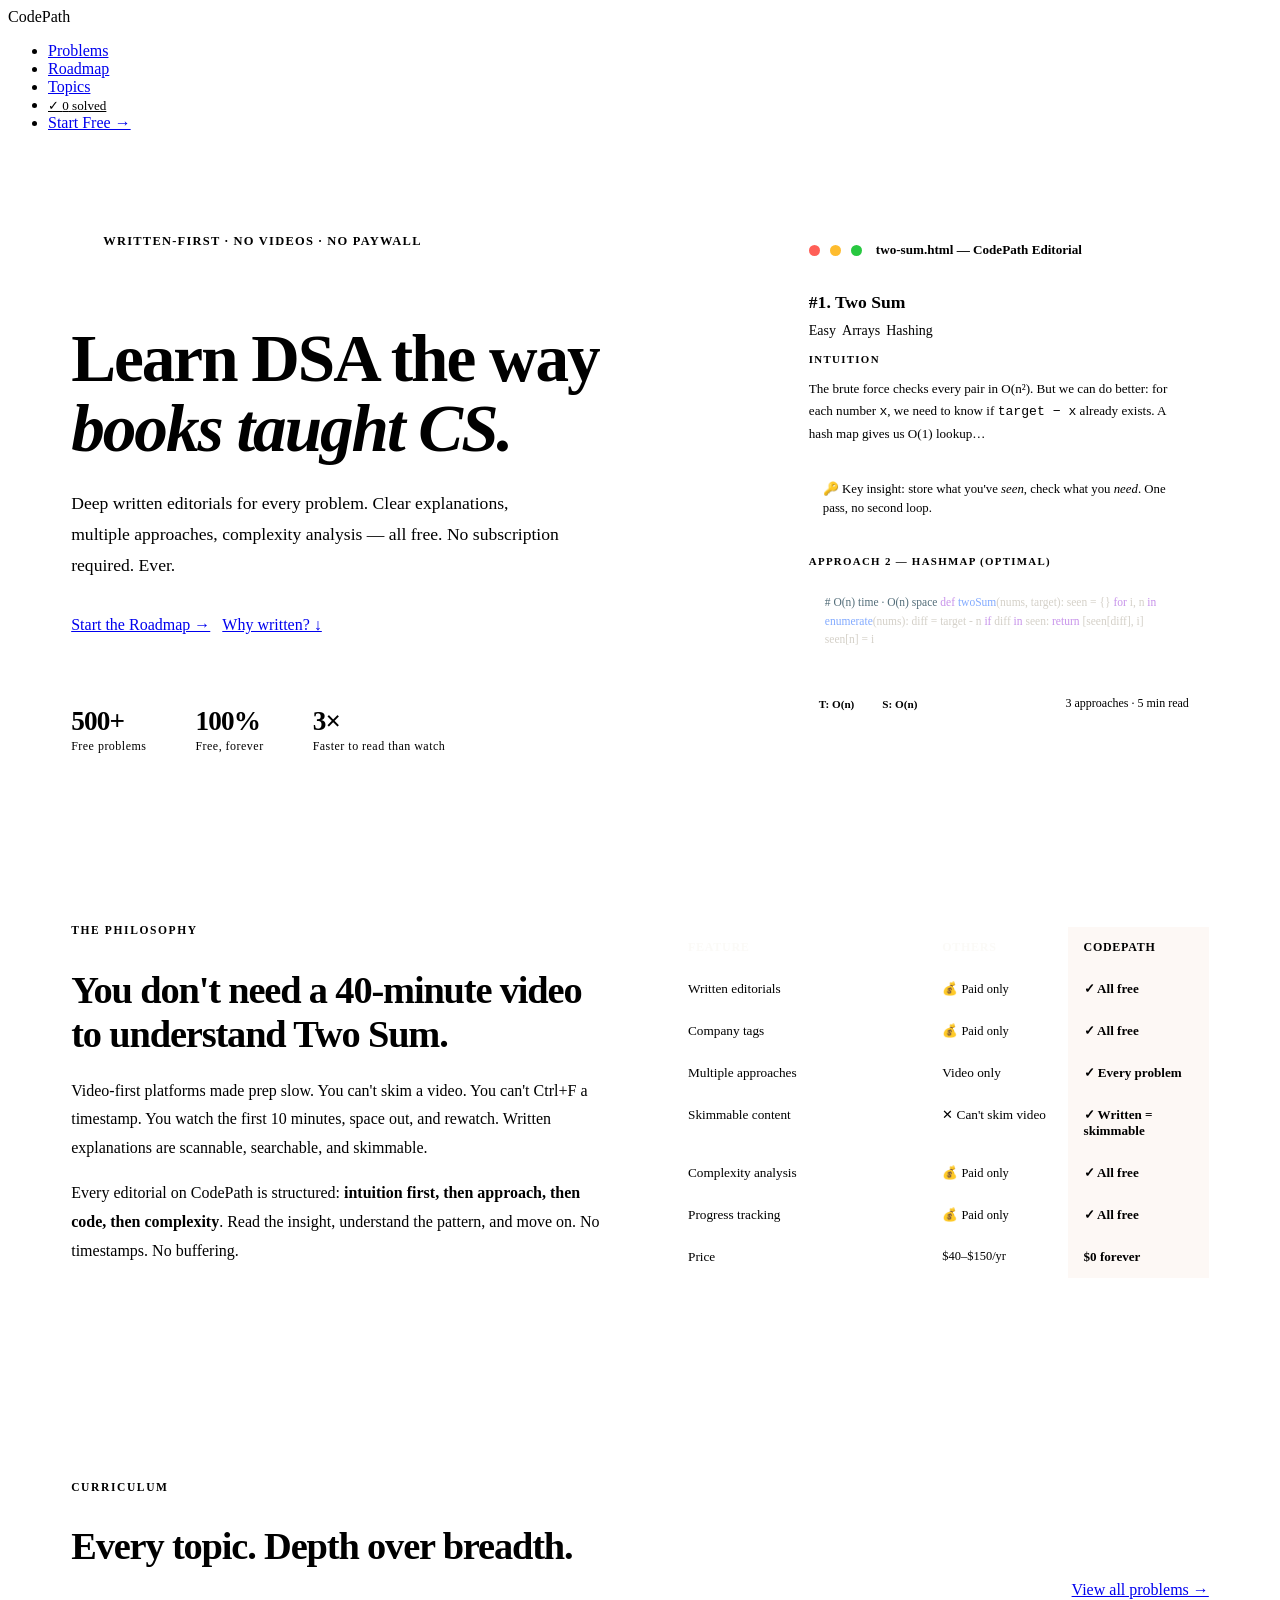
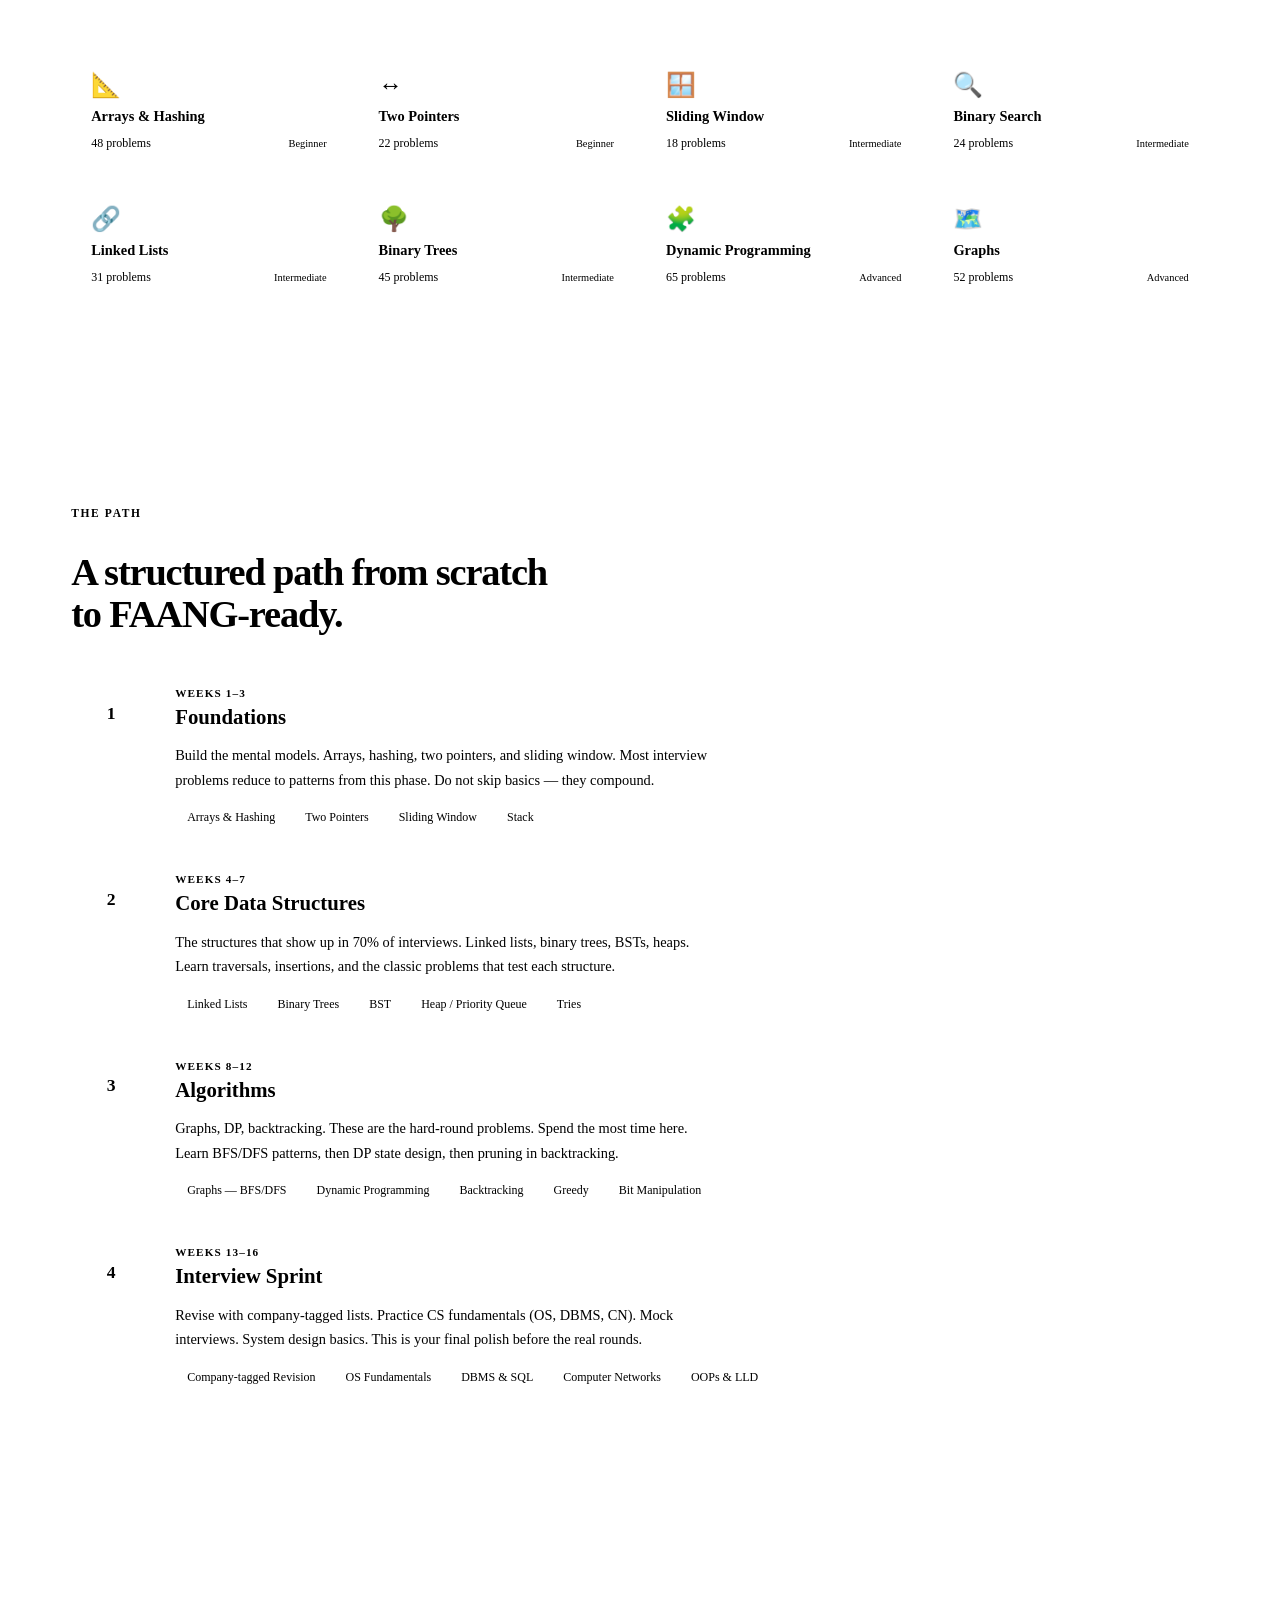
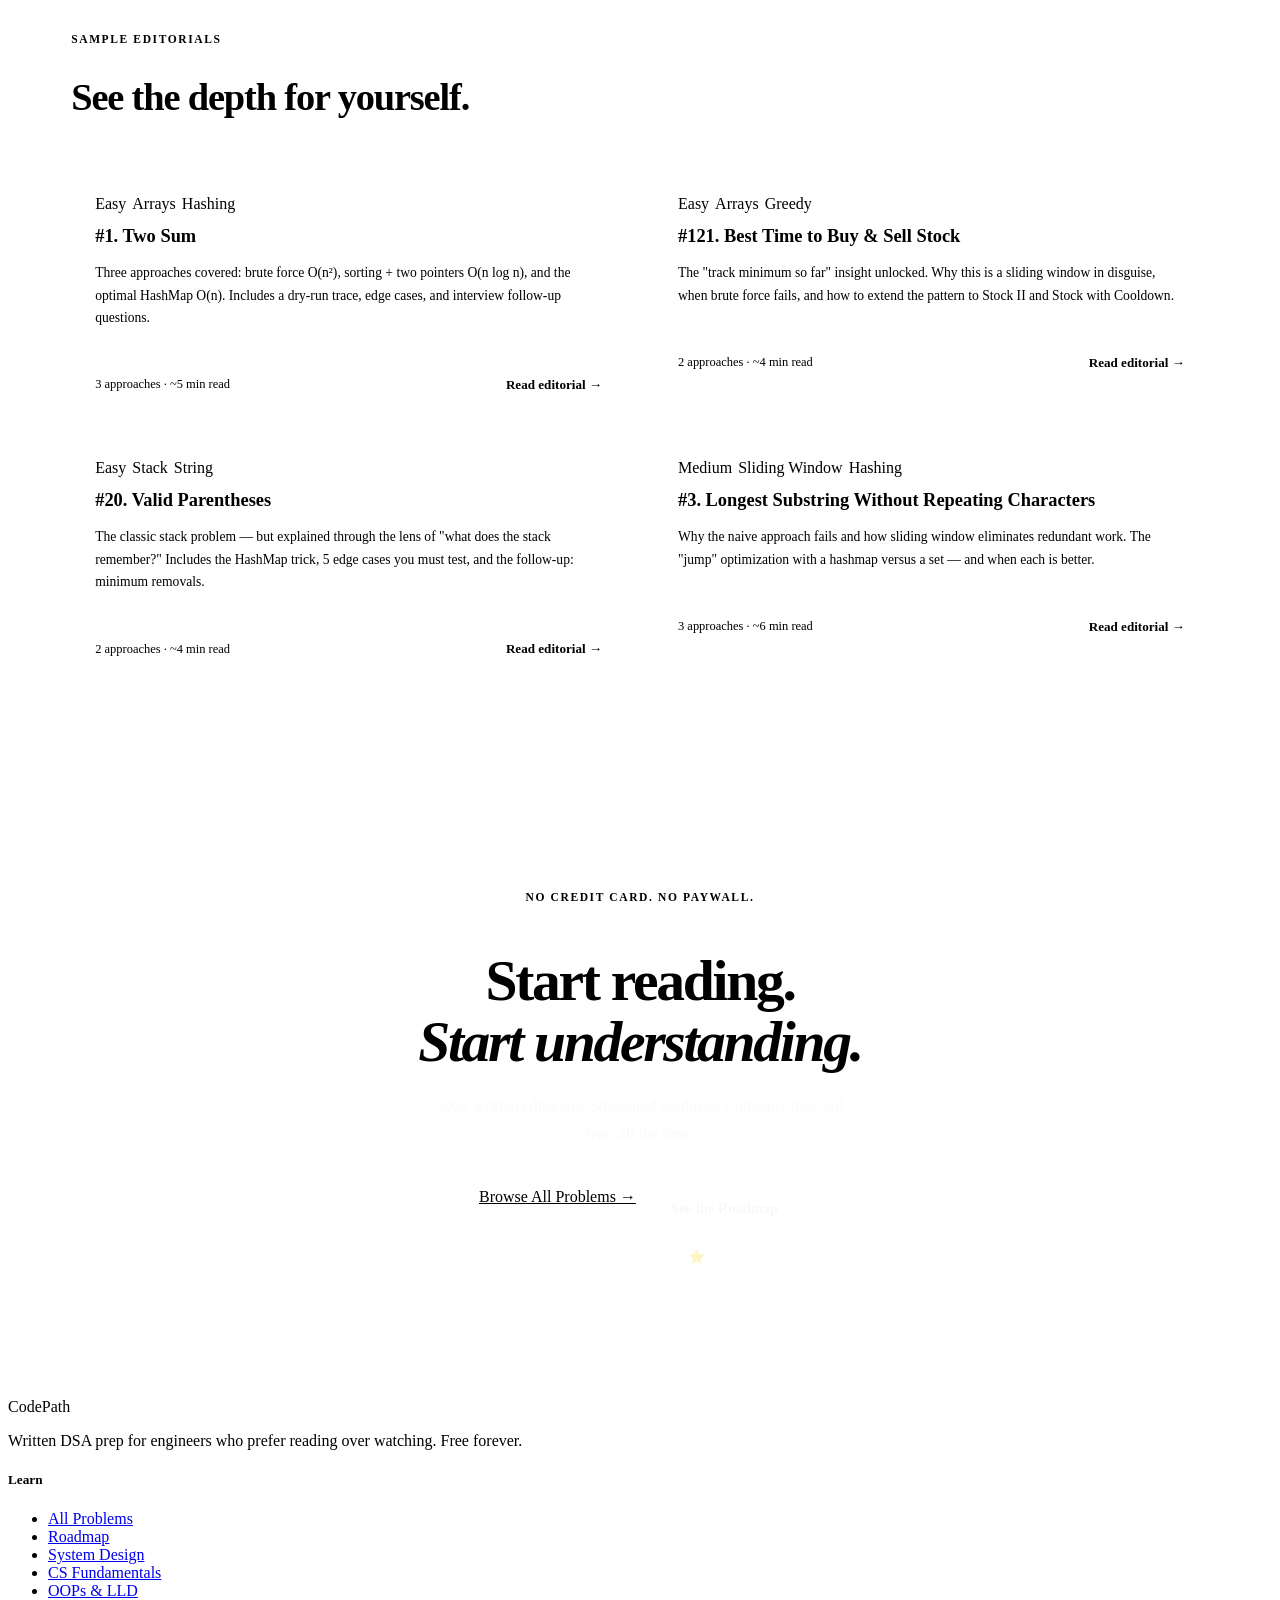
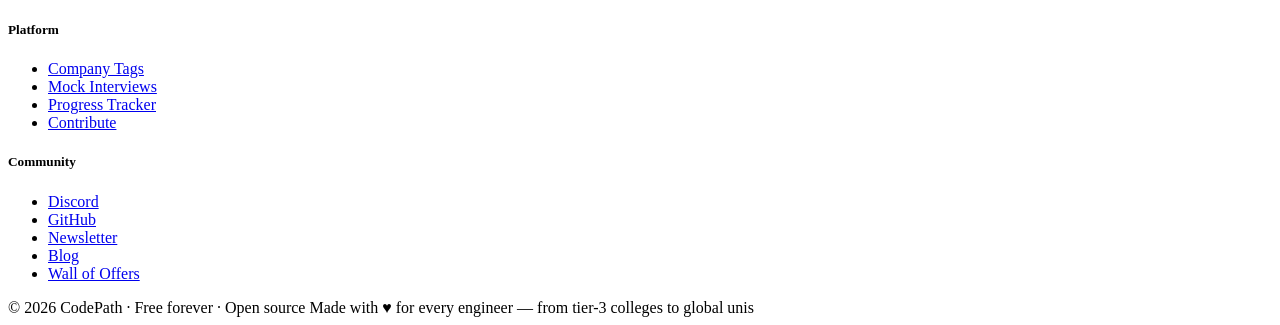
==== index.html @ 9a3a8130 "Rename index (3).html to index.html" ====
<!DOCTYPE html>
<html lang="en">
<head>
  <meta charset="UTF-8">
  <meta name="viewport" content="width=device-width, initial-scale=1.0">
  <title>CodePath — Written DSA Prep. Free Forever.</title>
  <meta name="description" content="Master Data Structures & Algorithms through clear written explanations, structured roadmaps, and 500+ free problems. No videos, no paywalls, no excuses.">
  <meta property="og:title" content="CodePath — Written DSA Prep. Free Forever.">
  <meta property="og:description" content="500+ problems with deep written editorials. All free. No subscription needed.">
  <meta name="twitter:card" content="summary_large_image">
  <link rel="stylesheet" href="css/style.css">
  <style>
    /* ── HOME-SPECIFIC STYLES ── */

    /* HERO */
    .hero {
      padding: 80px 5% 70px;
      border-bottom: 1px solid var(--border);
      background: var(--surface);
    }

    .hero-inner {
      max-width: 1160px;
      margin: 0 auto;
      display: grid;
      grid-template-columns: 1fr 420px;
      gap: 80px;
      align-items: start;
    }

    .hero-eyebrow {
      display: inline-flex;
      align-items: center;
      gap: 8px;
      font-size: 0.78rem;
      font-weight: 600;
      letter-spacing: 0.1em;
      text-transform: uppercase;
      color: var(--accent);
      margin-bottom: 20px;
    }

    .hero-eyebrow::before {
      content: '';
      width: 24px; height: 2px;
      background: var(--accent);
      display: block;
    }

    .hero-headline {
      font-family: var(--serif);
      font-size: clamp(2.6rem, 5.5vw, 4.2rem);
      font-weight: 900;
      line-height: 1.04;
      letter-spacing: -0.03em;
      color: var(--ink);
      margin-bottom: 24px;
    }

    .hero-headline em {
      font-style: italic;
      color: var(--accent);
    }

    .hero-sub {
      font-size: 1.1rem;
      color: var(--ink2);
      max-width: 500px;
      line-height: 1.75;
      margin-bottom: 36px;
      font-weight: 400;
    }

    .hero-actions {
      display: flex;
      gap: 12px;
      flex-wrap: wrap;
      margin-bottom: 48px;
    }

    .hero-proof {
      display: flex;
      align-items: center;
      gap: 24px;
      padding-top: 24px;
      border-top: 1px solid var(--border);
    }

    .proof-item {
      display: flex;
      flex-direction: column;
      gap: 2px;
    }

    .proof-num {
      font-family: var(--serif);
      font-size: 1.7rem;
      font-weight: 700;
      color: var(--ink);
      letter-spacing: -0.03em;
    }

    .proof-label {
      font-size: 0.75rem;
      color: var(--muted);
      font-weight: 500;
      letter-spacing: 0.04em;
    }

    .proof-divider {
      width: 1px;
      height: 36px;
      background: var(--border);
    }

    /* EDITORIAL PREVIEW CARD */
    .preview-card {
      background: var(--bg);
      border: 1px solid var(--border);
      border-radius: var(--radius-lg);
      overflow: hidden;
      box-shadow: var(--shadow-lg);
      font-size: 0.875rem;
    }

    .preview-header {
      background: var(--surface);
      border-bottom: 1px solid var(--border);
      padding: 14px 20px;
      display: flex;
      align-items: center;
      gap: 10px;
    }

    .preview-dot { width: 11px; height: 11px; border-radius: 50%; }

    .preview-title {
      font-family: var(--sans);
      font-weight: 600;
      font-size: 0.82rem;
      color: var(--ink2);
      margin-left: 4px;
    }

    .preview-body { padding: 20px; }

    .preview-problem-title {
      font-family: var(--serif);
      font-size: 1.1rem;
      font-weight: 700;
      color: var(--ink);
      margin-bottom: 10px;
      line-height: 1.2;
    }

    .preview-tags {
      display: flex;
      gap: 6px;
      flex-wrap: wrap;
      margin-bottom: 14px;
    }

    .preview-section-label {
      font-size: 0.68rem;
      font-weight: 700;
      letter-spacing: 0.12em;
      text-transform: uppercase;
      color: var(--muted);
      margin-bottom: 6px;
      margin-top: 14px;
    }

    .preview-text {
      font-size: 0.82rem;
      line-height: 1.65;
      color: var(--ink2);
    }

    .preview-insight {
      background: var(--accent-bg);
      border-left: 3px solid var(--accent);
      padding: 10px 14px;
      border-radius: 0 var(--radius) var(--radius) 0;
      margin: 12px 0;
    }

    .preview-insight p {
      font-size: 0.8rem;
      color: var(--accent);
      font-weight: 500;
      line-height: 1.5;
    }

    .preview-code {
      background: var(--ink);
      color: #d4d0c8;
      padding: 14px 16px;
      border-radius: var(--radius);
      font-family: var(--mono);
      font-size: 0.72rem;
      line-height: 1.6;
      overflow-x: auto;
      margin-top: 12px;
    }

    .preview-code .kw  { color: #c792ea; }
    .preview-code .fn  { color: #82aaff; }
    .preview-code .cm  { color: #546e7a; }
    .preview-code .str { color: #c3e88d; }
    .preview-code .num { color: #f78c6c; }

    .preview-footer {
      border-top: 1px solid var(--border);
      padding: 12px 20px;
      display: flex;
      justify-content: space-between;
      align-items: center;
      font-size: 0.75rem;
      color: var(--muted);
    }

    .complexity-pills {
      display: flex;
      gap: 8px;
    }

    .cpill {
      background: var(--bg2);
      padding: 3px 10px;
      border-radius: 4px;
      font-family: var(--mono);
      font-size: 0.7rem;
      font-weight: 600;
      color: var(--ink2);
    }

    /* ── WHY SECTION ── */
    .why-section {
      padding: 100px 5%;
      background: var(--bg);
    }

    .why-grid {
      display: grid;
      grid-template-columns: 1fr 1fr;
      gap: 64px;
      max-width: 1160px;
      margin: 0 auto;
      align-items: center;
    }

    .why-label {
      font-size: 0.72rem;
      font-weight: 700;
      letter-spacing: 0.14em;
      text-transform: uppercase;
      color: var(--accent);
      margin-bottom: 12px;
    }

    .why-title {
      font-family: var(--serif);
      font-size: clamp(1.9rem, 3vw, 2.6rem);
      font-weight: 700;
      letter-spacing: -0.03em;
      color: var(--ink);
      line-height: 1.15;
      margin-bottom: 20px;
    }

    .why-body {
      color: var(--ink2);
      font-size: 1rem;
      line-height: 1.8;
      margin-bottom: 16px;
    }

    .why-compare {
      display: flex;
      flex-direction: column;
      gap: 0;
      border: 1px solid var(--border);
      border-radius: var(--radius-lg);
      overflow: hidden;
    }

    .compare-row {
      display: grid;
      grid-template-columns: 1.8fr 1fr 1fr;
      border-bottom: 1px solid var(--border);
    }

    .compare-row:last-child { border-bottom: none; }

    .compare-row.header-row {
      background: var(--ink);
    }

    .compare-cell {
      padding: 13px 16px;
      font-size: 0.83rem;
      border-right: 1px solid var(--border);
    }

    .compare-cell:last-child { border-right: none; }

    .compare-row.header-row .compare-cell {
      font-weight: 700;
      font-size: 0.75rem;
      letter-spacing: 0.06em;
      text-transform: uppercase;
      color: rgba(247,245,240,0.5);
      border-right-color: rgba(255,255,255,0.08);
    }

    .compare-row.header-row .compare-cell.ours {
      color: var(--accent);
    }

    .compare-row:nth-child(even) { background: var(--surface2); }

    .compare-cell.feature { color: var(--ink2); font-weight: 500; }
    .compare-cell.yes { color: var(--green); font-weight: 700; font-size: 0.82rem; }
    .compare-cell.no  { color: var(--muted); }
    .compare-cell.paid { color: var(--amber); font-size: 0.78rem; }
    .compare-cell.ours { background: rgba(201,75,12,0.04); }

    /* ── TOPICS SECTION ── */
    .topics-section {
      padding: 100px 5%;
      background: var(--surface);
      border-top: 1px solid var(--border);
      border-bottom: 1px solid var(--border);
    }

    .topics-header {
      max-width: 1160px;
      margin: 0 auto 52px;
      display: flex;
      justify-content: space-between;
      align-items: flex-end;
    }

    .section-eyebrow {
      font-size: 0.72rem;
      font-weight: 700;
      letter-spacing: 0.14em;
      text-transform: uppercase;
      color: var(--accent);
      margin-bottom: 10px;
    }

    .section-title {
      font-family: var(--serif);
      font-size: clamp(1.8rem, 3vw, 2.4rem);
      font-weight: 700;
      letter-spacing: -0.03em;
      color: var(--ink);
      line-height: 1.1;
    }

    .topics-grid {
      max-width: 1160px;
      margin: 0 auto;
      display: grid;
      grid-template-columns: repeat(4, 1fr);
      gap: 12px;
    }

    .topic-card {
      background: var(--bg);
      border: 1px solid var(--border);
      border-radius: var(--radius-lg);
      padding: 22px 20px;
      text-decoration: none;
      color: var(--ink);
      display: flex;
      flex-direction: column;
      gap: 10px;
      transition: border-color 0.15s, box-shadow 0.15s, transform 0.15s;
      cursor: pointer;
    }

    .topic-card:hover {
      border-color: var(--accent);
      box-shadow: 0 4px 16px rgba(201,75,12,0.08);
      transform: translateY(-2px);
      text-decoration: none;
    }

    .topic-icon {
      font-size: 1.5rem;
      line-height: 1;
    }

    .topic-name {
      font-family: var(--sans);
      font-size: 0.9rem;
      font-weight: 700;
      color: var(--ink);
      line-height: 1.3;
    }

    .topic-meta {
      display: flex;
      justify-content: space-between;
      align-items: center;
      margin-top: auto;
    }

    .topic-count { font-size: 0.75rem; color: var(--muted); }

    .topic-progress {
      font-size: 0.7rem;
      font-weight: 600;
      color: var(--green);
    }

    /* ── ROADMAP SECTION ── */
    .roadmap-section {
      padding: 100px 5%;
      background: var(--bg);
    }

    .roadmap-inner {
      max-width: 1160px;
      margin: 0 auto;
    }

    .roadmap-header { margin-bottom: 52px; }

    .phases {
      display: grid;
      gap: 0;
    }

    .phase {
      display: grid;
      grid-template-columns: 80px 1fr;
      gap: 0;
      position: relative;
    }

    .phase-left {
      display: flex;
      flex-direction: column;
      align-items: center;
      padding-top: 4px;
    }

    .phase-num {
      width: 44px; height: 44px;
      border-radius: 50%;
      background: var(--surface);
      border: 2px solid var(--border2);
      display: flex; align-items: center; justify-content: center;
      font-family: var(--serif);
      font-size: 1.1rem;
      font-weight: 700;
      color: var(--ink);
      flex-shrink: 0;
      position: relative;
      z-index: 1;
      transition: border-color 0.15s, background 0.15s;
    }

    .phase:hover .phase-num {
      border-color: var(--accent);
      background: var(--accent-bg);
      color: var(--accent);
    }

    .phase-line {
      width: 2px;
      flex: 1;
      background: var(--border);
      min-height: 32px;
    }

    .phase:last-child .phase-line { display: none; }

    .phase-content {
      padding: 0 0 44px 24px;
    }

    .phase-tag {
      font-size: 0.7rem;
      font-weight: 700;
      letter-spacing: 0.1em;
      text-transform: uppercase;
      color: var(--muted);
      margin-bottom: 6px;
    }

    .phase-title {
      font-family: var(--serif);
      font-size: 1.3rem;
      font-weight: 700;
      color: var(--ink);
      margin-bottom: 8px;
    }

    .phase-desc {
      font-size: 0.9rem;
      color: var(--ink2);
      line-height: 1.7;
      max-width: 540px;
      margin-bottom: 14px;
    }

    .phase-topics {
      display: flex;
      flex-wrap: wrap;
      gap: 6px;
    }

    .phase-topic-chip {
      background: var(--surface);
      border: 1px solid var(--border);
      border-radius: 99px;
      padding: 4px 12px;
      font-size: 0.75rem;
      font-weight: 500;
      color: var(--ink2);
      white-space: nowrap;
    }

    /* ── EDITORIAL EXCERPT SECTION ── */
    .editorial-section {
      padding: 100px 5%;
      background: var(--surface);
      border-top: 1px solid var(--border);
      border-bottom: 1px solid var(--border);
    }

    .editorial-grid {
      max-width: 1160px;
      margin: 0 auto;
      display: grid;
      grid-template-columns: 1fr 1fr;
      gap: 28px;
      margin-top: 52px;
    }

    .editorial-card {
      border: 1px solid var(--border);
      border-radius: var(--radius-lg);
      overflow: hidden;
      background: var(--bg);
      text-decoration: none;
      color: var(--ink);
      transition: border-color 0.15s, box-shadow 0.15s;
      display: block;
    }

    .editorial-card:hover {
      border-color: var(--accent);
      box-shadow: var(--shadow);
      text-decoration: none;
    }

    .editorial-card-top {
      padding: 24px 24px 20px;
      border-bottom: 1px solid var(--border);
    }

    .editorial-card-tags {
      display: flex;
      gap: 6px;
      flex-wrap: wrap;
      margin-bottom: 12px;
    }

    .editorial-card-title {
      font-family: var(--serif);
      font-size: 1.15rem;
      font-weight: 700;
      color: var(--ink);
      line-height: 1.3;
      margin-bottom: 8px;
    }

    .editorial-card-excerpt {
      font-size: 0.85rem;
      color: var(--ink2);
      line-height: 1.65;
    }

    .editorial-card-bottom {
      padding: 14px 24px;
      display: flex;
      justify-content: space-between;
      align-items: center;
      font-size: 0.78rem;
      color: var(--muted);
    }

    .read-link {
      font-weight: 600;
      font-size: 0.82rem;
      color: var(--accent);
      display: flex;
      align-items: center;
      gap: 4px;
    }

    /* ── CTA SECTION ── */
    .cta-section {
      padding: 120px 5%;
      background: var(--ink);
      text-align: center;
    }

    .cta-eyebrow {
      font-size: 0.72rem;
      font-weight: 700;
      letter-spacing: 0.14em;
      text-transform: uppercase;
      color: var(--accent);
      margin-bottom: 16px;
    }

    .cta-title {
      font-family: var(--serif);
      font-size: clamp(2.2rem, 5vw, 3.6rem);
      font-weight: 900;
      letter-spacing: -0.04em;
      color: var(--bg);
      line-height: 1.05;
      margin-bottom: 20px;
    }

    .cta-title em { font-style: italic; color: var(--accent); }

    .cta-sub {
      color: rgba(247,245,240,0.55);
      font-size: 1rem;
      max-width: 440px;
      margin: 0 auto 40px;
      line-height: 1.75;
    }

    .cta-buttons {
      display: flex;
      gap: 12px;
      justify-content: center;
      flex-wrap: wrap;
    }

    .btn--inverted {
      background: var(--bg);
      color: var(--ink);
    }

    .btn--inverted:hover {
      background: var(--accent);
      color: white;
      text-decoration: none;
    }

    .btn--ghost-light {
      background: transparent;
      border: 1px solid rgba(247,245,240,0.2);
      color: rgba(247,245,240,0.7);
      padding: 11px 22px;
      border-radius: var(--radius);
      font-size: 0.9rem;
      font-weight: 600;
      text-decoration: none;
      transition: all 0.15s;
    }

    .btn--ghost-light:hover {
      border-color: var(--bg);
      color: var(--bg);
      text-decoration: none;
    }

    .cta-footnote {
      margin-top: 20px;
      font-size: 0.78rem;
      color: rgba(247,245,240,0.3);
    }

    /* ── RESPONSIVE ── */
    @media (max-width: 900px) {
      .hero-inner { grid-template-columns: 1fr; gap: 40px; }
      .why-grid { grid-template-columns: 1fr; }
      .editorial-grid { grid-template-columns: 1fr; }
      .topics-grid { grid-template-columns: repeat(2, 1fr); }
    }

    @media (max-width: 600px) {
      .topics-grid { grid-template-columns: 1fr 1fr; }
      .hero-headline { font-size: 2.3rem; }
    }
  </style>
</head>
<body>

<!-- NAV -->
<nav class="site-nav">
  <div class="nav-logo">Code<span>Path</span></div>
  <ul class="nav-links">
    <li><a href="problems.html">Problems</a></li>
    <li><a href="#roadmap">Roadmap</a></li>
    <li><a href="#topics">Topics</a></li>
    <li><a href="#" title="Solved problems" style="color:var(--muted);font-size:0.82rem;">
      ✓ <span id="solved-counter">0</span> solved
    </a></li>
    <li><a href="problems.html" class="nav-cta">Start Free →</a></li>
  </ul>
</nav>

<!-- ═══════════════════════════════════════
     HERO
════════════════════════════════════════ -->
<section class="hero">
  <div class="hero-inner">

    <!-- LEFT COPY -->
    <div>
      <div class="hero-eyebrow">Written-first · No videos · No paywall</div>
      <h1 class="hero-headline">
        Learn DSA the way<br>
        <em>books taught CS.</em>
      </h1>
      <p class="hero-sub">
        Deep written editorials for every problem. Clear explanations, multiple approaches, complexity analysis — all free. No subscription required. Ever.
      </p>
      <div class="hero-actions">
        <a href="problems.html" class="btn btn--primary">Start the Roadmap →</a>
        <a href="#why" class="btn btn--outline">Why written? ↓</a>
      </div>
      <div class="hero-proof">
        <div class="proof-item">
          <span class="proof-num">500+</span>
          <span class="proof-label">Free problems</span>
        </div>
        <div class="proof-divider"></div>
        <div class="proof-item">
          <span class="proof-num">100%</span>
          <span class="proof-label">Free, forever</span>
        </div>
        <div class="proof-divider"></div>
        <div class="proof-item">
          <span class="proof-num">3×</span>
          <span class="proof-label">Faster to read than watch</span>
        </div>
      </div>
    </div>

    <!-- RIGHT — EDITORIAL PREVIEW CARD -->
    <div class="preview-card reveal">
      <div class="preview-header">
        <div class="preview-dot" style="background:#ff5f57;"></div>
        <div class="preview-dot" style="background:#febc2e;"></div>
        <div class="preview-dot" style="background:#28c840;"></div>
        <span class="preview-title">two-sum.html — CodePath Editorial</span>
      </div>
      <div class="preview-body">
        <div class="preview-problem-title">#1. Two Sum</div>
        <div class="preview-tags">
          <span class="badge badge--easy">Easy</span>
          <span class="badge badge--topic">Arrays</span>
          <span class="badge badge--topic">Hashing</span>
        </div>

        <div class="preview-section-label">Intuition</div>
        <p class="preview-text">
          The brute force checks every pair in O(n²). But we can do better: for each number <code>x</code>, we need to know if <code>target − x</code> already exists. A hash map gives us O(1) lookup…
        </p>

        <div class="preview-insight">
          <p>🔑 Key insight: store what you've <em>seen</em>, check what you <em>need</em>. One pass, no second loop.</p>
        </div>

        <div class="preview-section-label">Approach 2 — HashMap (optimal)</div>
        <div class="preview-code"><span class="cm"># O(n) time · O(n) space</span>
<span class="kw">def</span> <span class="fn">twoSum</span>(nums, target):
    seen = {}
    <span class="kw">for</span> i, n <span class="kw">in</span> <span class="fn">enumerate</span>(nums):
        diff = target - n
        <span class="kw">if</span> diff <span class="kw">in</span> seen:
            <span class="kw">return</span> [seen[diff], i]
        seen[n] = i</div>
      </div>
      <div class="preview-footer">
        <div class="complexity-pills">
          <span class="cpill">T: O(n)</span>
          <span class="cpill">S: O(n)</span>
        </div>
        <span>3 approaches · 5 min read</span>
      </div>
    </div>

  </div>
</section>

<!-- ═══════════════════════════════════════
     WHY WRITTEN
════════════════════════════════════════ -->
<section class="why-section" id="why">
  <div class="why-grid">
    <div class="reveal">
      <div class="why-label">The Philosophy</div>
      <h2 class="why-title">You don't need a 40-minute video to understand Two Sum.</h2>
      <p class="why-body">
        Video-first platforms made prep slow. You can't skim a video. You can't Ctrl+F a timestamp. You watch the first 10 minutes, space out, and rewatch. Written explanations are scannable, searchable, and skimmable.
      </p>
      <p class="why-body">
        Every editorial on CodePath is structured: <strong>intuition first, then approach, then code, then complexity</strong>. Read the insight, understand the pattern, and move on. No timestamps. No buffering.
      </p>
    </div>

    <div class="reveal">
      <div class="why-compare">
        <div class="compare-row header-row">
          <div class="compare-cell feature">Feature</div>
          <div class="compare-cell">Others</div>
          <div class="compare-cell ours">CodePath</div>
        </div>
        <div class="compare-row">
          <div class="compare-cell feature">Written editorials</div>
          <div class="compare-cell paid">💰 Paid only</div>
          <div class="compare-cell yes ours">✓ All free</div>
        </div>
        <div class="compare-row">
          <div class="compare-cell feature">Company tags</div>
          <div class="compare-cell paid">💰 Paid only</div>
          <div class="compare-cell yes ours">✓ All free</div>
        </div>
        <div class="compare-row">
          <div class="compare-cell feature">Multiple approaches</div>
          <div class="compare-cell no">Video only</div>
          <div class="compare-cell yes ours">✓ Every problem</div>
        </div>
        <div class="compare-row">
          <div class="compare-cell feature">Skimmable content</div>
          <div class="compare-cell no">✕ Can't skim video</div>
          <div class="compare-cell yes ours">✓ Written = skimmable</div>
        </div>
        <div class="compare-row">
          <div class="compare-cell feature">Complexity analysis</div>
          <div class="compare-cell paid">💰 Paid only</div>
          <div class="compare-cell yes ours">✓ All free</div>
        </div>
        <div class="compare-row">
          <div class="compare-cell feature">Progress tracking</div>
          <div class="compare-cell paid">💰 Paid only</div>
          <div class="compare-cell yes ours">✓ All free</div>
        </div>
        <div class="compare-row">
          <div class="compare-cell feature">Price</div>
          <div class="compare-cell paid">$40–$150/yr</div>
          <div class="compare-cell yes ours">$0 forever</div>
        </div>
      </div>
    </div>
  </div>
</section>

<!-- ═══════════════════════════════════════
     TOPICS
════════════════════════════════════════ -->
<section class="topics-section" id="topics">
  <div class="topics-header">
    <div>
      <div class="section-eyebrow">Curriculum</div>
      <h2 class="section-title">Every topic. Depth over breadth.</h2>
    </div>
    <a href="problems.html" class="btn btn--outline">View all problems →</a>
  </div>

  <div class="topics-grid">
    <a href="problems.html?topic=arrays" class="topic-card reveal">
      <div class="topic-icon">📐</div>
      <div class="topic-name">Arrays & Hashing</div>
      <div class="topic-meta">
        <span class="topic-count">48 problems</span>
        <span class="badge badge--easy" style="font-size:0.65rem;">Beginner</span>
      </div>
    </a>
    <a href="problems.html?topic=two-pointers" class="topic-card reveal">
      <div class="topic-icon">↔️</div>
      <div class="topic-name">Two Pointers</div>
      <div class="topic-meta">
        <span class="topic-count">22 problems</span>
        <span class="badge badge--easy" style="font-size:0.65rem;">Beginner</span>
      </div>
    </a>
    <a href="problems.html?topic=sliding-window" class="topic-card reveal">
      <div class="topic-icon">🪟</div>
      <div class="topic-name">Sliding Window</div>
      <div class="topic-meta">
        <span class="topic-count">18 problems</span>
        <span class="badge badge--medium" style="font-size:0.65rem;">Intermediate</span>
      </div>
    </a>
    <a href="problems.html?topic=binary-search" class="topic-card reveal">
      <div class="topic-icon">🔍</div>
      <div class="topic-name">Binary Search</div>
      <div class="topic-meta">
        <span class="topic-count">24 problems</span>
        <span class="badge badge--medium" style="font-size:0.65rem;">Intermediate</span>
      </div>
    </a>
    <a href="problems.html?topic=linked-list" class="topic-card reveal">
      <div class="topic-icon">🔗</div>
      <div class="topic-name">Linked Lists</div>
      <div class="topic-meta">
        <span class="topic-count">31 problems</span>
        <span class="badge badge--medium" style="font-size:0.65rem;">Intermediate</span>
      </div>
    </a>
    <a href="problems.html?topic=trees" class="topic-card reveal">
      <div class="topic-icon">🌳</div>
      <div class="topic-name">Binary Trees</div>
      <div class="topic-meta">
        <span class="topic-count">45 problems</span>
        <span class="badge badge--medium" style="font-size:0.65rem;">Intermediate</span>
      </div>
    </a>
    <a href="problems.html?topic=dp" class="topic-card reveal">
      <div class="topic-icon">🧩</div>
      <div class="topic-name">Dynamic Programming</div>
      <div class="topic-meta">
        <span class="topic-count">65 problems</span>
        <span class="badge badge--hard" style="font-size:0.65rem;">Advanced</span>
      </div>
    </a>
    <a href="problems.html?topic=graphs" class="topic-card reveal">
      <div class="topic-icon">🗺️</div>
      <div class="topic-name">Graphs</div>
      <div class="topic-meta">
        <span class="topic-count">52 problems</span>
        <span class="badge badge--hard" style="font-size:0.65rem;">Advanced</span>
      </div>
    </a>
  </div>
</section>

<!-- ═══════════════════════════════════════
     ROADMAP
════════════════════════════════════════ -->
<section class="roadmap-section" id="roadmap">
  <div class="roadmap-inner">
    <div class="roadmap-header">
      <div class="section-eyebrow reveal">The Path</div>
      <h2 class="section-title reveal" style="max-width:480px;">A structured path from scratch to FAANG-ready.</h2>
    </div>

    <div class="phases">
      <div class="phase reveal">
        <div class="phase-left">
          <div class="phase-num">1</div>
          <div class="phase-line"></div>
        </div>
        <div class="phase-content">
          <div class="phase-tag">Weeks 1–3</div>
          <div class="phase-title">Foundations</div>
          <p class="phase-desc">Build the mental models. Arrays, hashing, two pointers, and sliding window. Most interview problems reduce to patterns from this phase. Do not skip basics — they compound.</p>
          <div class="phase-topics">
            <span class="phase-topic-chip">Arrays & Hashing</span>
            <span class="phase-topic-chip">Two Pointers</span>
            <span class="phase-topic-chip">Sliding Window</span>
            <span class="phase-topic-chip">Stack</span>
          </div>
        </div>
      </div>

      <div class="phase reveal">
        <div class="phase-left">
          <div class="phase-num">2</div>
          <div class="phase-line"></div>
        </div>
        <div class="phase-content">
          <div class="phase-tag">Weeks 4–7</div>
          <div class="phase-title">Core Data Structures</div>
          <p class="phase-desc">The structures that show up in 70% of interviews. Linked lists, binary trees, BSTs, heaps. Learn traversals, insertions, and the classic problems that test each structure.</p>
          <div class="phase-topics">
            <span class="phase-topic-chip">Linked Lists</span>
            <span class="phase-topic-chip">Binary Trees</span>
            <span class="phase-topic-chip">BST</span>
            <span class="phase-topic-chip">Heap / Priority Queue</span>
            <span class="phase-topic-chip">Tries</span>
          </div>
        </div>
      </div>

      <div class="phase reveal">
        <div class="phase-left">
          <div class="phase-num">3</div>
          <div class="phase-line"></div>
        </div>
        <div class="phase-content">
          <div class="phase-tag">Weeks 8–12</div>
          <div class="phase-title">Algorithms</div>
          <p class="phase-desc">Graphs, DP, backtracking. These are the hard-round problems. Spend the most time here. Learn BFS/DFS patterns, then DP state design, then pruning in backtracking.</p>
          <div class="phase-topics">
            <span class="phase-topic-chip">Graphs — BFS/DFS</span>
            <span class="phase-topic-chip">Dynamic Programming</span>
            <span class="phase-topic-chip">Backtracking</span>
            <span class="phase-topic-chip">Greedy</span>
            <span class="phase-topic-chip">Bit Manipulation</span>
          </div>
        </div>
      </div>

      <div class="phase reveal">
        <div class="phase-left">
          <div class="phase-num">4</div>
          <div class="phase-line"></div>
        </div>
        <div class="phase-content">
          <div class="phase-tag">Weeks 13–16</div>
          <div class="phase-title">Interview Sprint</div>
          <p class="phase-desc">Revise with company-tagged lists. Practice CS fundamentals (OS, DBMS, CN). Mock interviews. System design basics. This is your final polish before the real rounds.</p>
          <div class="phase-topics">
            <span class="phase-topic-chip">Company-tagged Revision</span>
            <span class="phase-topic-chip">OS Fundamentals</span>
            <span class="phase-topic-chip">DBMS & SQL</span>
            <span class="phase-topic-chip">Computer Networks</span>
            <span class="phase-topic-chip">OOPs & LLD</span>
          </div>
        </div>
      </div>
    </div>
  </div>
</section>

<!-- ═══════════════════════════════════════
     EDITORIAL EXCERPTS
════════════════════════════════════════ -->
<section class="editorial-section">
  <div style="max-width:1160px;margin:0 auto;">
    <div class="section-eyebrow reveal">Sample Editorials</div>
    <h2 class="section-title reveal">See the depth for yourself.</h2>
  </div>

  <div class="editorial-grid">
    <a href="problems/two-sum.html" class="editorial-card reveal">
      <div class="editorial-card-top">
        <div class="editorial-card-tags">
          <span class="badge badge--easy">Easy</span>
          <span class="badge badge--topic">Arrays</span>
          <span class="badge badge--topic">Hashing</span>
        </div>
        <div class="editorial-card-title">#1. Two Sum</div>
        <p class="editorial-card-excerpt">
          Three approaches covered: brute force O(n²), sorting + two pointers O(n log n), and the optimal HashMap O(n). Includes a dry-run trace, edge cases, and interview follow-up questions.
        </p>
      </div>
      <div class="editorial-card-bottom">
        <span>3 approaches · ~5 min read</span>
        <span class="read-link">Read editorial →</span>
      </div>
    </a>

    <a href="problems/best-time-to-buy-stock.html" class="editorial-card reveal">
      <div class="editorial-card-top">
        <div class="editorial-card-tags">
          <span class="badge badge--easy">Easy</span>
          <span class="badge badge--topic">Arrays</span>
          <span class="badge badge--topic">Greedy</span>
        </div>
        <div class="editorial-card-title">#121. Best Time to Buy & Sell Stock</div>
        <p class="editorial-card-excerpt">
          The "track minimum so far" insight unlocked. Why this is a sliding window in disguise, when brute force fails, and how to extend the pattern to Stock II and Stock with Cooldown.
        </p>
      </div>
      <div class="editorial-card-bottom">
        <span>2 approaches · ~4 min read</span>
        <span class="read-link">Read editorial →</span>
      </div>
    </a>

    <a href="problems/valid-parentheses.html" class="editorial-card reveal">
      <div class="editorial-card-top">
        <div class="editorial-card-tags">
          <span class="badge badge--easy">Easy</span>
          <span class="badge badge--topic">Stack</span>
          <span class="badge badge--topic">String</span>
        </div>
        <div class="editorial-card-title">#20. Valid Parentheses</div>
        <p class="editorial-card-excerpt">
          The classic stack problem — but explained through the lens of "what does the stack remember?" Includes the HashMap trick, 5 edge cases you must test, and the follow-up: minimum removals.
        </p>
      </div>
      <div class="editorial-card-bottom">
        <span>2 approaches · ~4 min read</span>
        <span class="read-link">Read editorial →</span>
      </div>
    </a>

    <a href="problems/longest-substring-without-repeating.html" class="editorial-card reveal">
      <div class="editorial-card-top">
        <div class="editorial-card-tags">
          <span class="badge badge--medium">Medium</span>
          <span class="badge badge--topic">Sliding Window</span>
          <span class="badge badge--topic">Hashing</span>
        </div>
        <div class="editorial-card-title">#3. Longest Substring Without Repeating Characters</div>
        <p class="editorial-card-excerpt">
          Why the naive approach fails and how sliding window eliminates redundant work. The "jump" optimization with a hashmap versus a set — and when each is better.
        </p>
      </div>
      <div class="editorial-card-bottom">
        <span>3 approaches · ~6 min read</span>
        <span class="read-link">Read editorial →</span>
      </div>
    </a>
  </div>
</section>

<!-- ═══════════════════════════════════════
     FINAL CTA
════════════════════════════════════════ -->
<section class="cta-section">
  <div class="cta-eyebrow">No credit card. No paywall.</div>
  <h2 class="cta-title">
    Start reading.<br>
    <em>Start understanding.</em>
  </h2>
  <p class="cta-sub">500+ written editorials. Structured roadmap. Company tags. All free, all the time.</p>
  <div class="cta-buttons">
    <a href="problems.html" class="btn btn--inverted">Browse All Problems →</a>
    <a href="#roadmap" class="btn--ghost-light">See the Roadmap</a>
  </div>
  <p class="cta-footnote">Built by engineers frustrated by paywalls. ⭐ Star us on GitHub.</p>
</section>

<!-- FOOTER -->
<footer class="site-footer">
  <div class="footer-inner">
    <div class="footer-brand">
      <div class="nav-logo">Code<span style="color:var(--accent)">Path</span></div>
      <p>Written DSA prep for engineers who prefer reading over watching. Free forever.</p>
    </div>
    <div class="footer-col">
      <h5>Learn</h5>
      <ul>
        <li><a href="problems.html">All Problems</a></li>
        <li><a href="#roadmap">Roadmap</a></li>
        <li><a href="#">System Design</a></li>
        <li><a href="#">CS Fundamentals</a></li>
        <li><a href="#">OOPs & LLD</a></li>
      </ul>
    </div>
    <div class="footer-col">
      <h5>Platform</h5>
      <ul>
        <li><a href="#">Company Tags</a></li>
        <li><a href="#">Mock Interviews</a></li>
        <li><a href="#">Progress Tracker</a></li>
        <li><a href="#">Contribute</a></li>
      </ul>
    </div>
    <div class="footer-col">
      <h5>Community</h5>
      <ul>
        <li><a href="#">Discord</a></li>
        <li><a href="#">GitHub</a></li>
        <li><a href="#">Newsletter</a></li>
        <li><a href="#">Blog</a></li>
        <li><a href="#">Wall of Offers</a></li>
      </ul>
    </div>
  </div>
  <div class="footer-bottom">
    <span>© 2026 CodePath · Free forever · Open source</span>
    <span>Made with ♥ for every engineer — from tier-3 colleges to global unis</span>
  </div>
</footer>

<script src="js/app.js"></script>
</body>
</html>
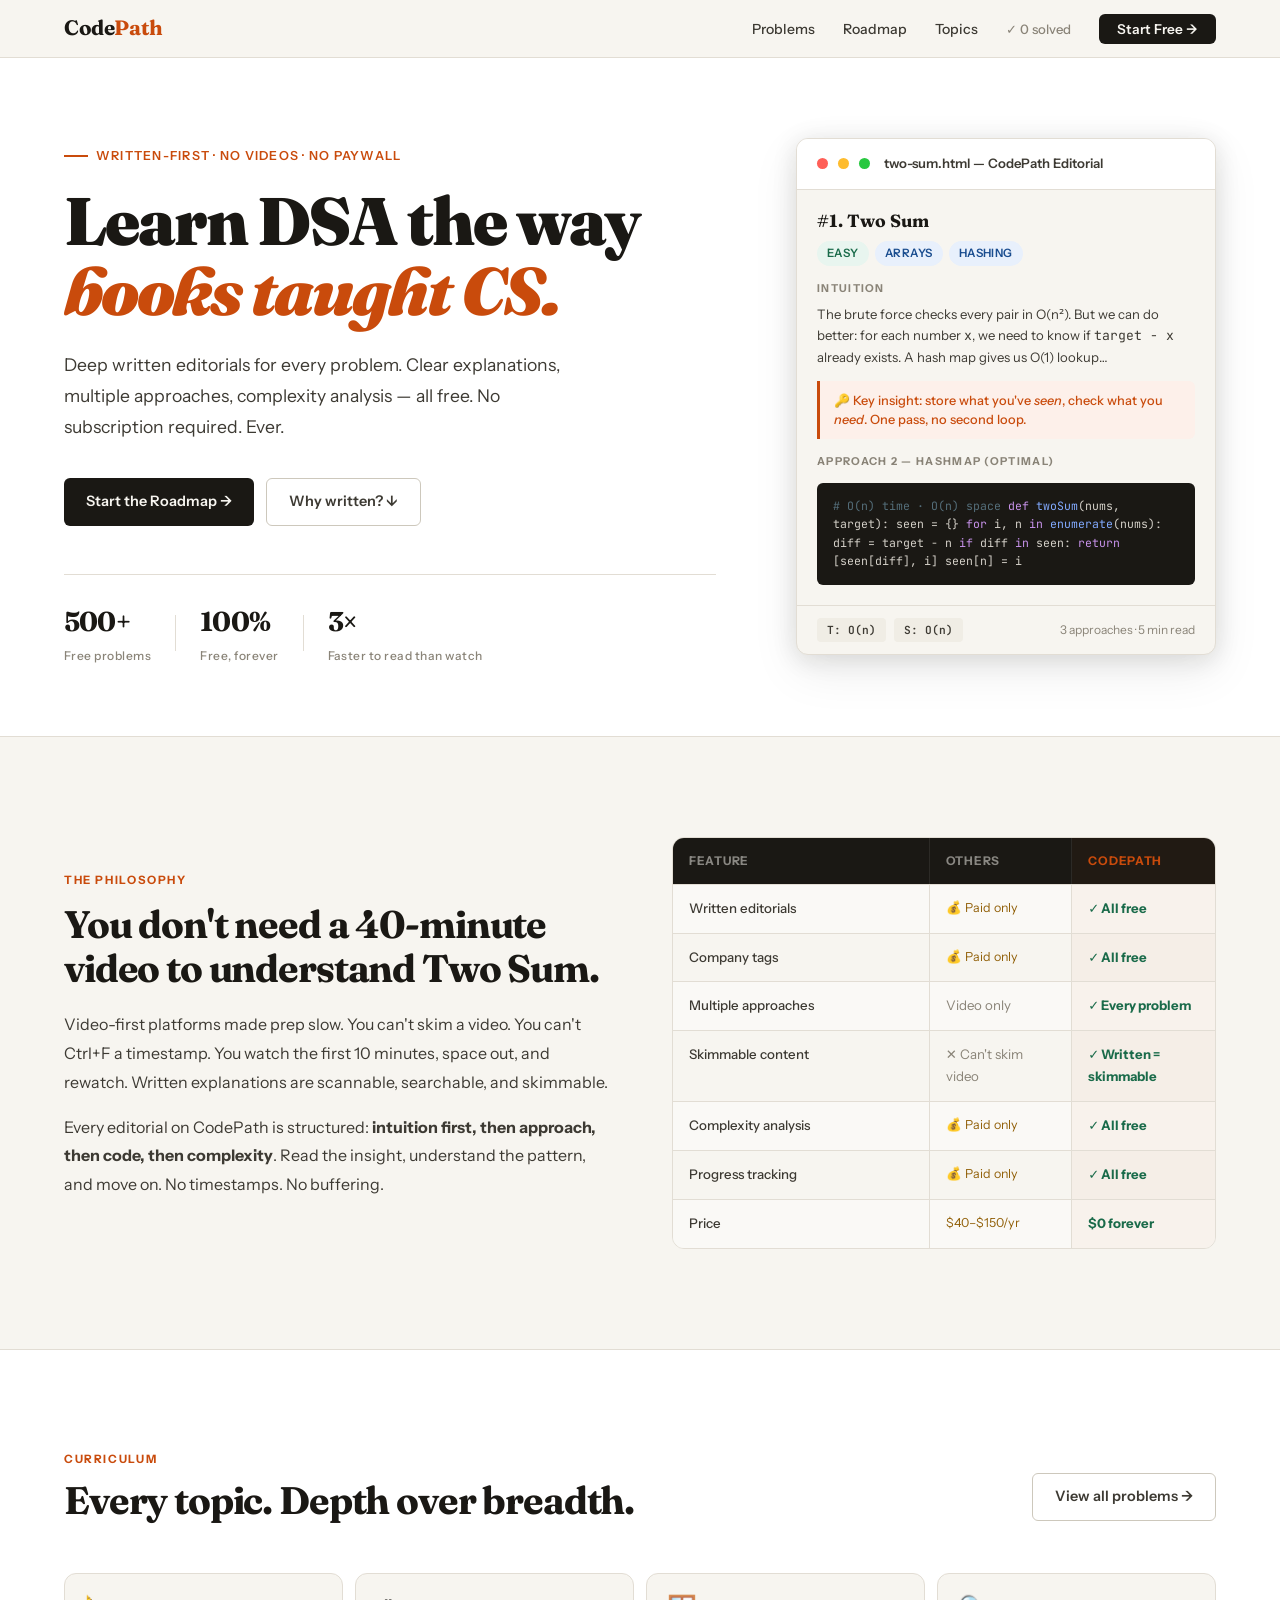
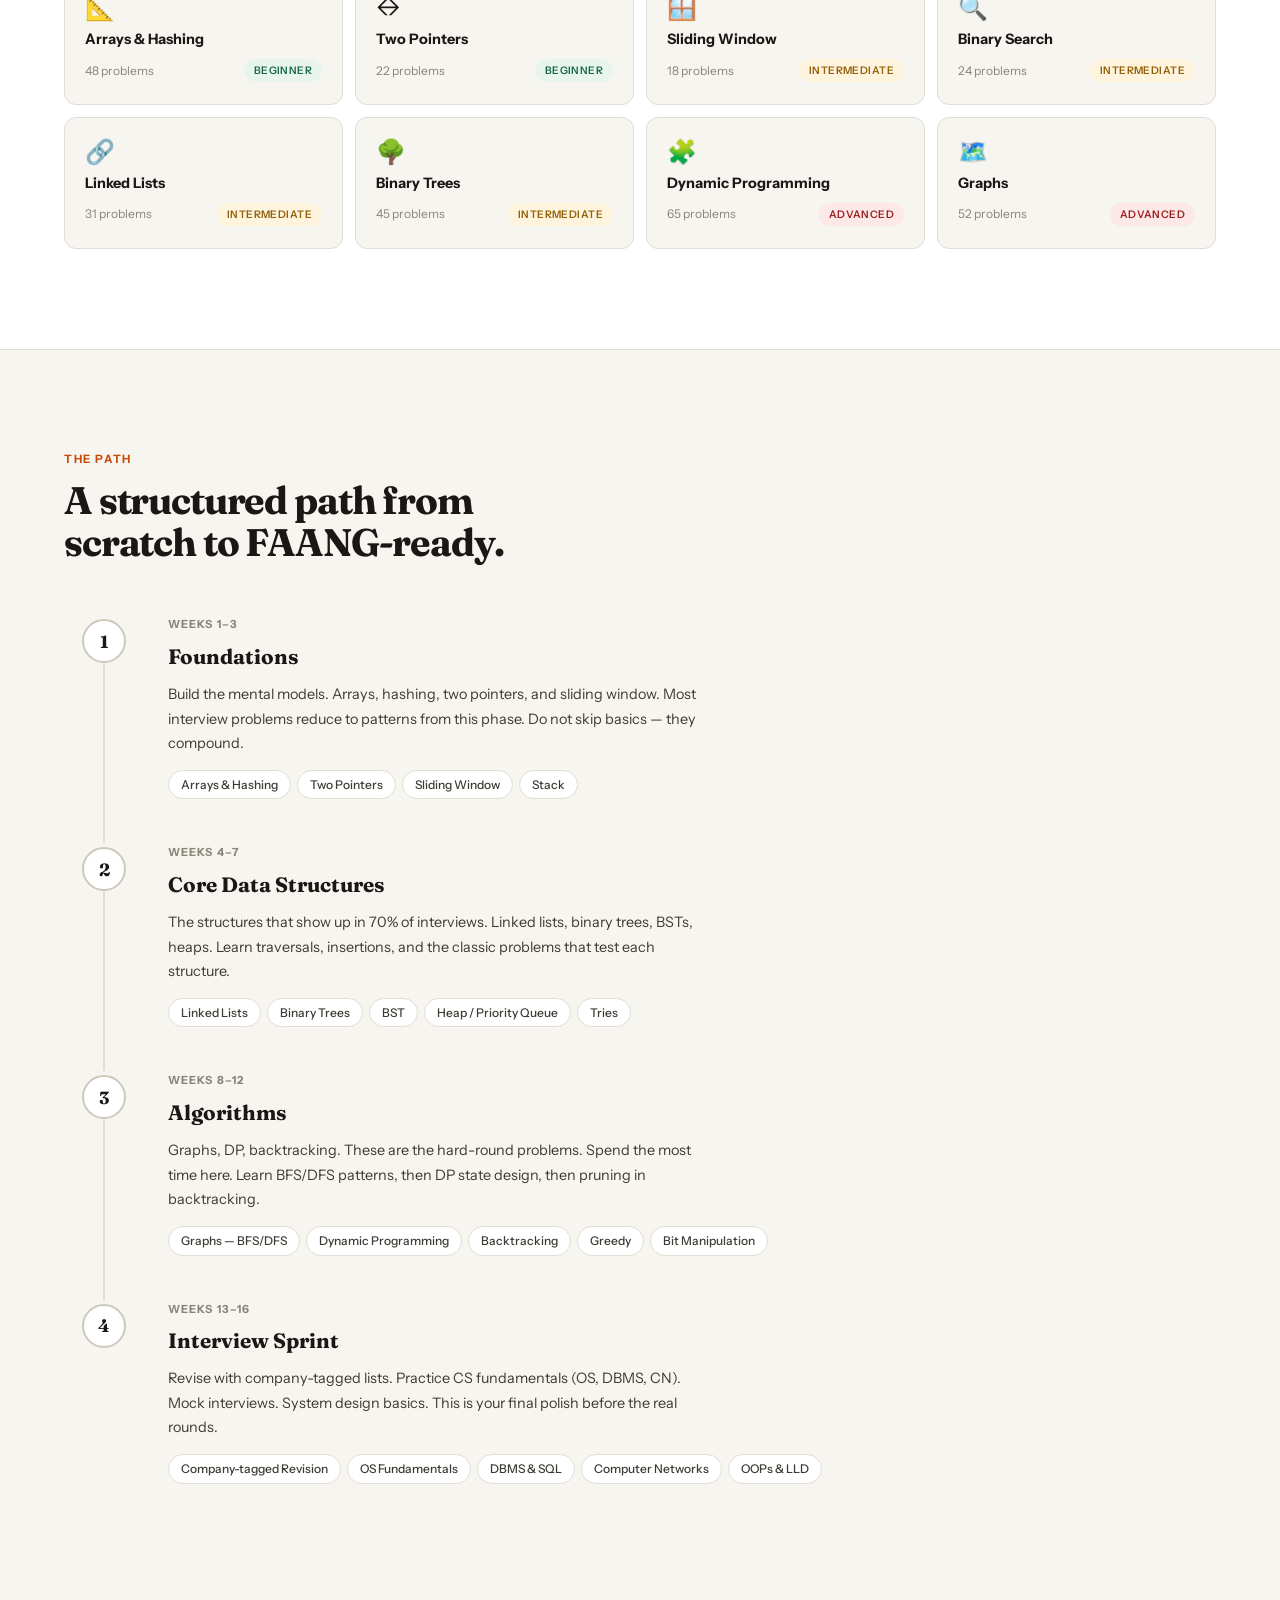
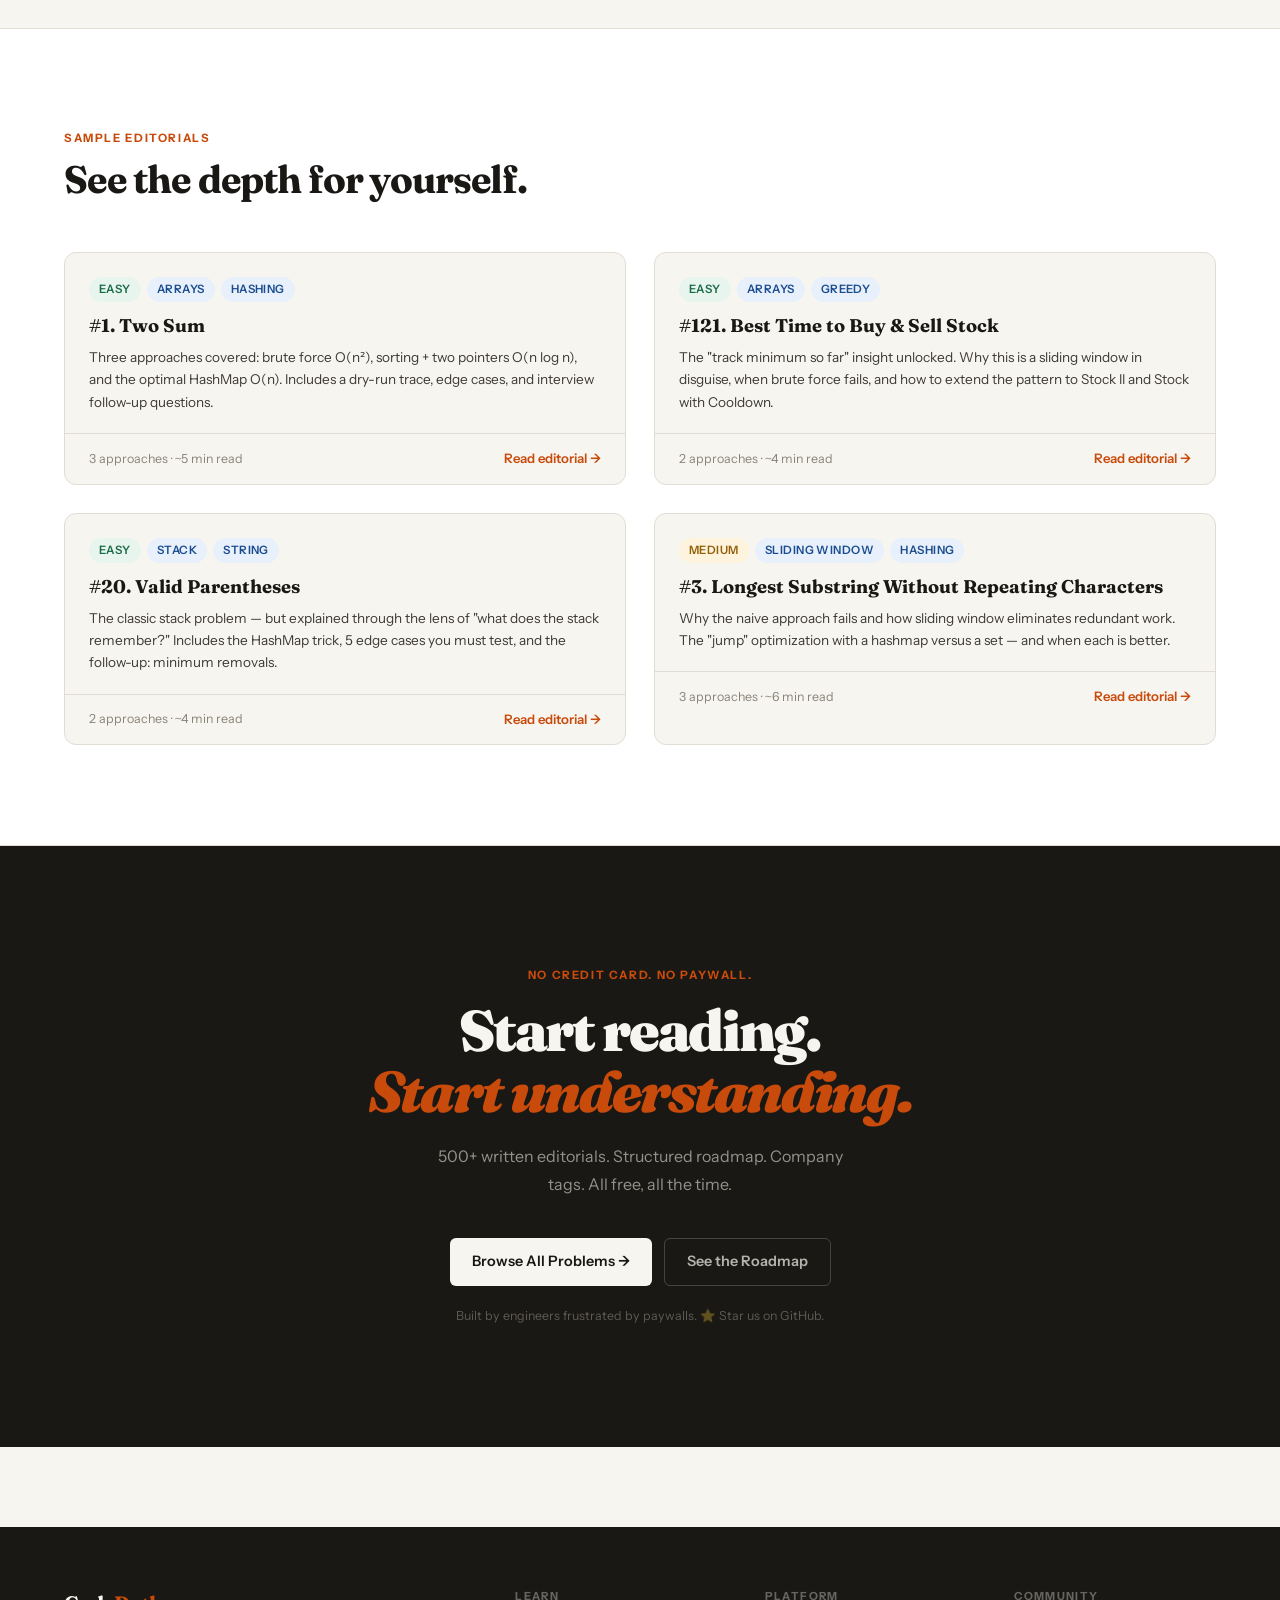
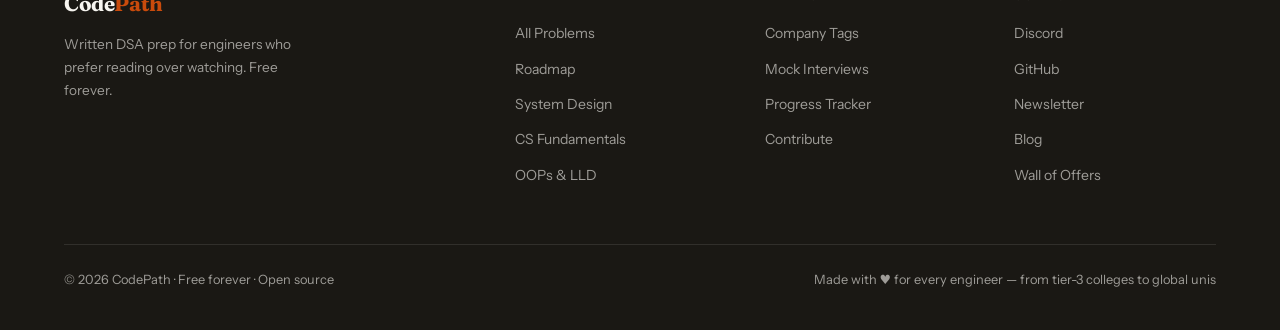
==== commit 645a6302: "Update index.html" ====
--- a/index.html
+++ b/index.html
@@ -8,7 +8,7 @@
   <meta property="og:title" content="CodePath — Written DSA Prep. Free Forever.">
   <meta property="og:description" content="500+ problems with deep written editorials. All free. No subscription needed.">
   <meta name="twitter:card" content="summary_large_image">
-  <link rel="stylesheet" href="css/style.css">
+  <link rel="stylesheet" href="style.css">
   <style>
     /* ── HOME-SPECIFIC STYLES ── */
 
--- a/style.css
+++ b/style.css
@@ -0,0 +1,273 @@
+/* =========================================
+   ALGOFORGE — Global Design System
+   Written-first DSA prep platform
+   ========================================= */
+
+@import url('https://fonts.googleapis.com/css2?family=Fraunces:ital,opsz,wght@0,9..144,300;0,9..144,500;0,9..144,700;0,9..144,900;1,9..144,300;1,9..144,500&family=JetBrains+Mono:wght@400;500;600&family=Instrument+Sans:wght@400;500;600;700&display=swap');
+
+/* ── TOKENS ─────────────────────────────── */
+:root {
+  --bg:        #f7f5f0;
+  --bg2:       #f0ede5;
+  --surface:   #ffffff;
+  --surface2:  #faf9f6;
+  --border:    #e2ddd4;
+  --border2:   #cdc8bc;
+
+  --ink:       #1a1814;
+  --ink2:      #3d3a33;
+  --muted:     #8a8478;
+  --faint:     #b8b3a8;
+
+  --green:     #1a6b4a;
+  --green-bg:  #e8f5ef;
+  --amber:     #92610a;
+  --amber-bg:  #fef3dc;
+  --red:       #9b2020;
+  --red-bg:    #fde8e8;
+  --blue:      #1a4d8f;
+  --blue-bg:   #e8f0fc;
+
+  --accent:    #c94b0c;       /* editorial orange-red — distinctive */
+  --accent-bg: #fdf0ea;
+
+  --mono:      'JetBrains Mono', 'Courier New', monospace;
+  --serif:     'Fraunces', Georgia, serif;
+  --sans:      'Instrument Sans', system-ui, sans-serif;
+
+  --radius:    6px;
+  --radius-lg: 12px;
+  --shadow:    0 1px 3px rgba(26,24,20,0.08), 0 4px 16px rgba(26,24,20,0.06);
+  --shadow-lg: 0 4px 24px rgba(26,24,20,0.12), 0 16px 48px rgba(26,24,20,0.08);
+}
+
+/* ── RESET ──────────────────────────────── */
+*, *::before, *::after { box-sizing: border-box; margin: 0; padding: 0; }
+html { font-size: 16px; scroll-behavior: smooth; }
+
+body {
+  background: var(--bg);
+  color: var(--ink);
+  font-family: var(--sans);
+  font-size: 1rem;
+  line-height: 1.65;
+  -webkit-font-smoothing: antialiased;
+}
+
+img { max-width: 100%; display: block; }
+a { color: var(--accent); text-decoration: none; }
+a:hover { text-decoration: underline; }
+code { font-family: var(--mono); }
+
+/* ── NAV ────────────────────────────────── */
+.site-nav {
+  position: sticky;
+  top: 0;
+  z-index: 100;
+  background: rgba(247,245,240,0.92);
+  backdrop-filter: blur(12px);
+  -webkit-backdrop-filter: blur(12px);
+  border-bottom: 1px solid var(--border);
+  padding: 0 5%;
+  height: 58px;
+  display: flex;
+  align-items: center;
+  justify-content: space-between;
+}
+
+.nav-logo {
+  font-family: var(--serif);
+  font-weight: 700;
+  font-size: 1.3rem;
+  color: var(--ink);
+  letter-spacing: -0.02em;
+}
+
+.nav-logo span { color: var(--accent); }
+
+.nav-links {
+  display: flex;
+  align-items: center;
+  gap: 28px;
+  list-style: none;
+}
+
+.nav-links a {
+  color: var(--ink2);
+  font-size: 0.875rem;
+  font-weight: 500;
+  text-decoration: none;
+  transition: color 0.15s;
+}
+
+.nav-links a:hover { color: var(--ink); }
+
+.nav-links a.active { color: var(--accent); font-weight: 600; }
+
+.nav-cta {
+  background: var(--ink) !important;
+  color: var(--bg) !important;
+  padding: 7px 18px;
+  border-radius: var(--radius);
+  font-weight: 600 !important;
+  font-size: 0.85rem !important;
+  transition: background 0.15s !important;
+}
+.nav-cta:hover { background: var(--accent) !important; text-decoration: none !important; }
+
+/* ── LAYOUT ─────────────────────────────── */
+.container {
+  max-width: 1160px;
+  margin: 0 auto;
+  padding: 0 5%;
+}
+
+.container--narrow {
+  max-width: 780px;
+  margin: 0 auto;
+  padding: 0 5%;
+}
+
+/* ── TAGS / BADGES ──────────────────────── */
+.badge {
+  display: inline-flex;
+  align-items: center;
+  gap: 5px;
+  padding: 3px 10px;
+  border-radius: 99px;
+  font-size: 0.72rem;
+  font-weight: 600;
+  letter-spacing: 0.04em;
+  text-transform: uppercase;
+  white-space: nowrap;
+}
+
+.badge--easy   { background: var(--green-bg); color: var(--green); }
+.badge--medium { background: var(--amber-bg); color: var(--amber); }
+.badge--hard   { background: var(--red-bg);   color: var(--red);   }
+.badge--topic  { background: var(--blue-bg);  color: var(--blue);  }
+.badge--new    { background: var(--accent-bg); color: var(--accent); }
+
+/* ── BUTTONS ────────────────────────────── */
+.btn {
+  display: inline-flex;
+  align-items: center;
+  gap: 7px;
+  padding: 11px 22px;
+  border-radius: var(--radius);
+  font-family: var(--sans);
+  font-size: 0.9rem;
+  font-weight: 600;
+  cursor: pointer;
+  border: none;
+  text-decoration: none;
+  transition: all 0.15s;
+  white-space: nowrap;
+}
+
+.btn--primary {
+  background: var(--ink);
+  color: var(--bg);
+}
+.btn--primary:hover {
+  background: var(--accent);
+  text-decoration: none;
+  color: white;
+}
+
+.btn--outline {
+  background: transparent;
+  color: var(--ink2);
+  border: 1px solid var(--border2);
+}
+.btn--outline:hover {
+  border-color: var(--ink);
+  color: var(--ink);
+  text-decoration: none;
+}
+
+.btn--ghost {
+  background: transparent;
+  color: var(--muted);
+  padding: 8px 14px;
+}
+.btn--ghost:hover {
+  background: var(--bg2);
+  color: var(--ink);
+  text-decoration: none;
+}
+
+/* ── DIVIDER ────────────────────────────── */
+.divider {
+  border: none;
+  border-top: 1px solid var(--border);
+  margin: 40px 0;
+}
+
+/* ── FOOTER ─────────────────────────────── */
+.site-footer {
+  background: var(--ink);
+  color: rgba(247,245,240,0.6);
+  padding: 60px 5% 40px;
+  margin-top: 80px;
+}
+
+.footer-inner {
+  max-width: 1160px;
+  margin: 0 auto;
+  display: grid;
+  grid-template-columns: 2fr 1fr 1fr 1fr;
+  gap: 48px;
+  margin-bottom: 48px;
+}
+
+.footer-brand .nav-logo { color: var(--bg); }
+.footer-brand p {
+  margin-top: 12px;
+  font-size: 0.85rem;
+  line-height: 1.7;
+  max-width: 260px;
+}
+
+.footer-col h5 {
+  font-family: var(--sans);
+  font-size: 0.7rem;
+  font-weight: 700;
+  letter-spacing: 0.12em;
+  text-transform: uppercase;
+  color: rgba(247,245,240,0.35);
+  margin-bottom: 14px;
+}
+
+.footer-col ul { list-style: none; }
+.footer-col li { margin-bottom: 9px; }
+.footer-col a {
+  color: rgba(247,245,240,0.6);
+  font-size: 0.875rem;
+  text-decoration: none;
+  transition: color 0.15s;
+}
+.footer-col a:hover { color: var(--bg); }
+
+.footer-bottom {
+  max-width: 1160px;
+  margin: 0 auto;
+  padding-top: 24px;
+  border-top: 1px solid rgba(247,245,240,0.1);
+  display: flex;
+  justify-content: space-between;
+  align-items: center;
+  font-size: 0.8rem;
+}
+
+/* ── UTILITIES ──────────────────────────── */
+.text-muted   { color: var(--muted); }
+.text-accent  { color: var(--accent); }
+.text-serif   { font-family: var(--serif); }
+.text-mono    { font-family: var(--mono); }
+.sr-only { position: absolute; width: 1px; height: 1px; overflow: hidden; clip: rect(0,0,0,0); }
+
+@media (max-width: 768px) {
+  .nav-links { display: none; }
+  .footer-inner { grid-template-columns: 1fr 1fr; gap: 32px; }
+}
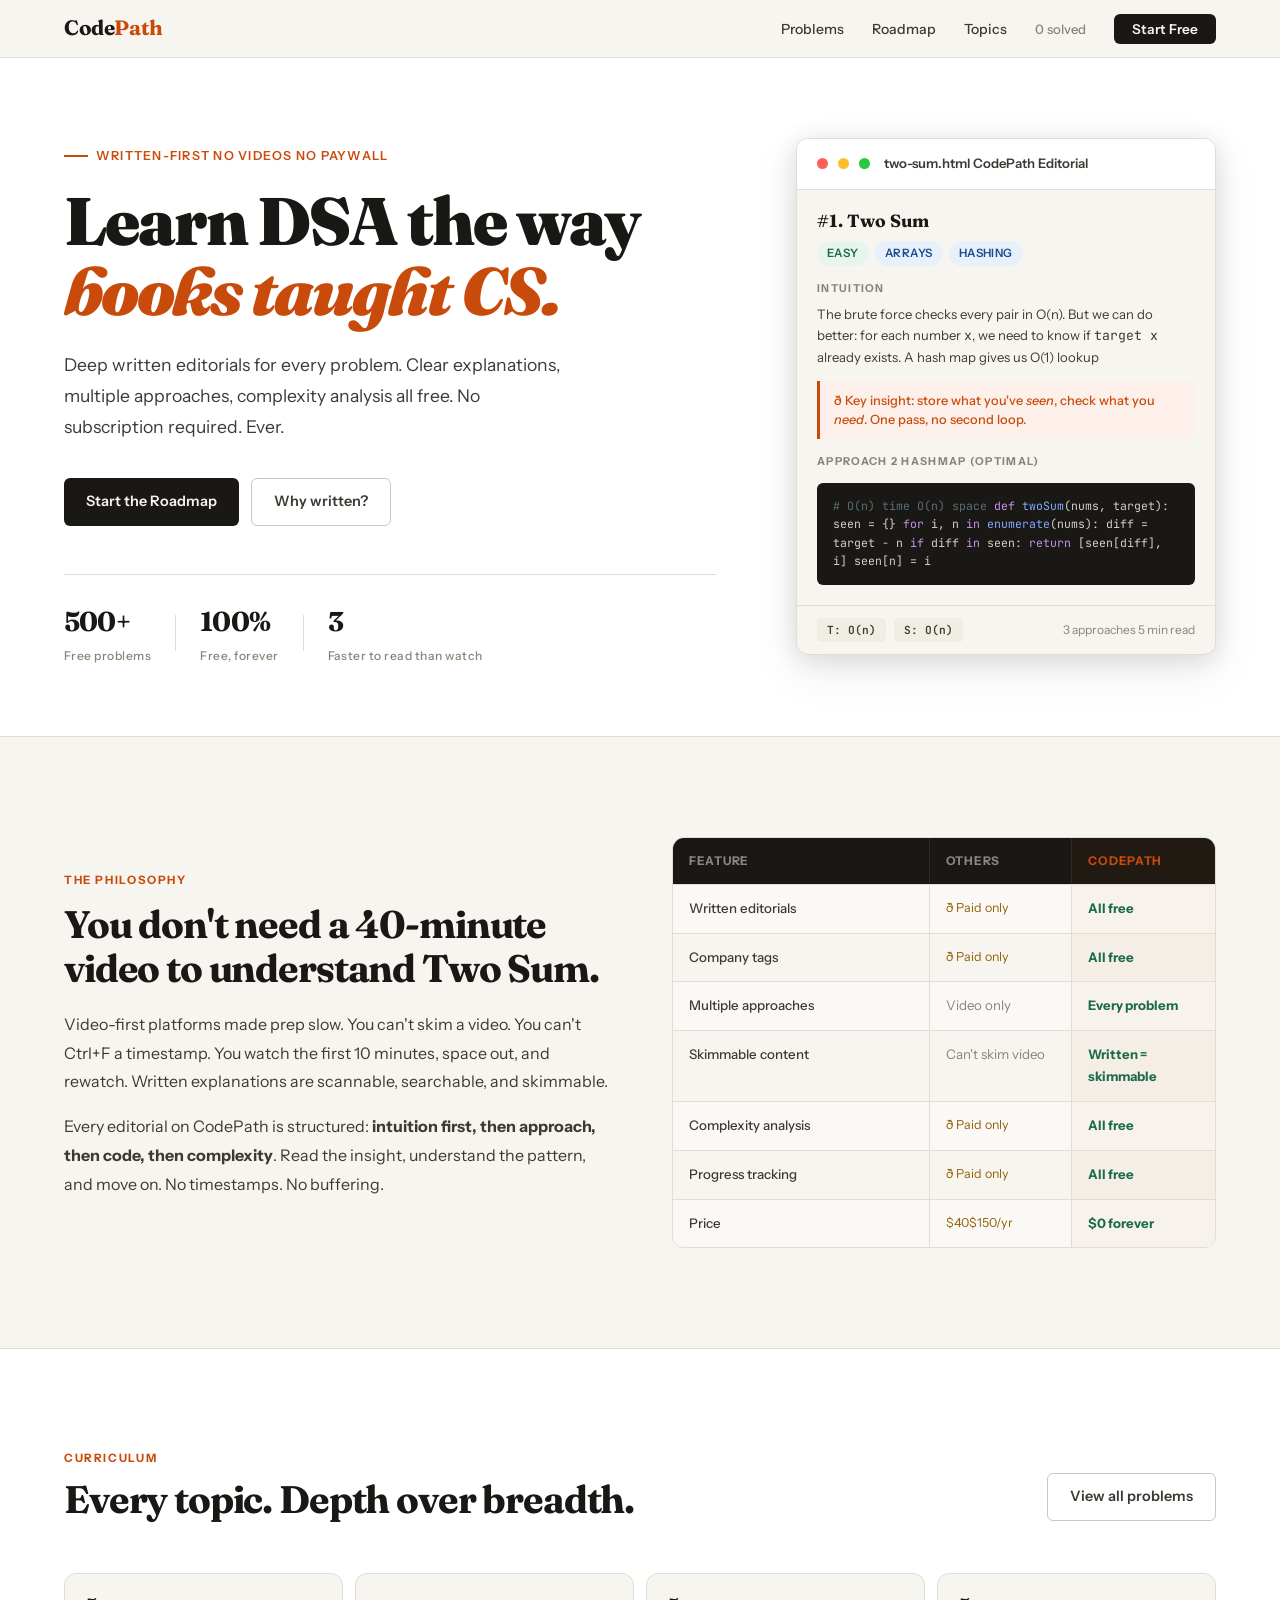
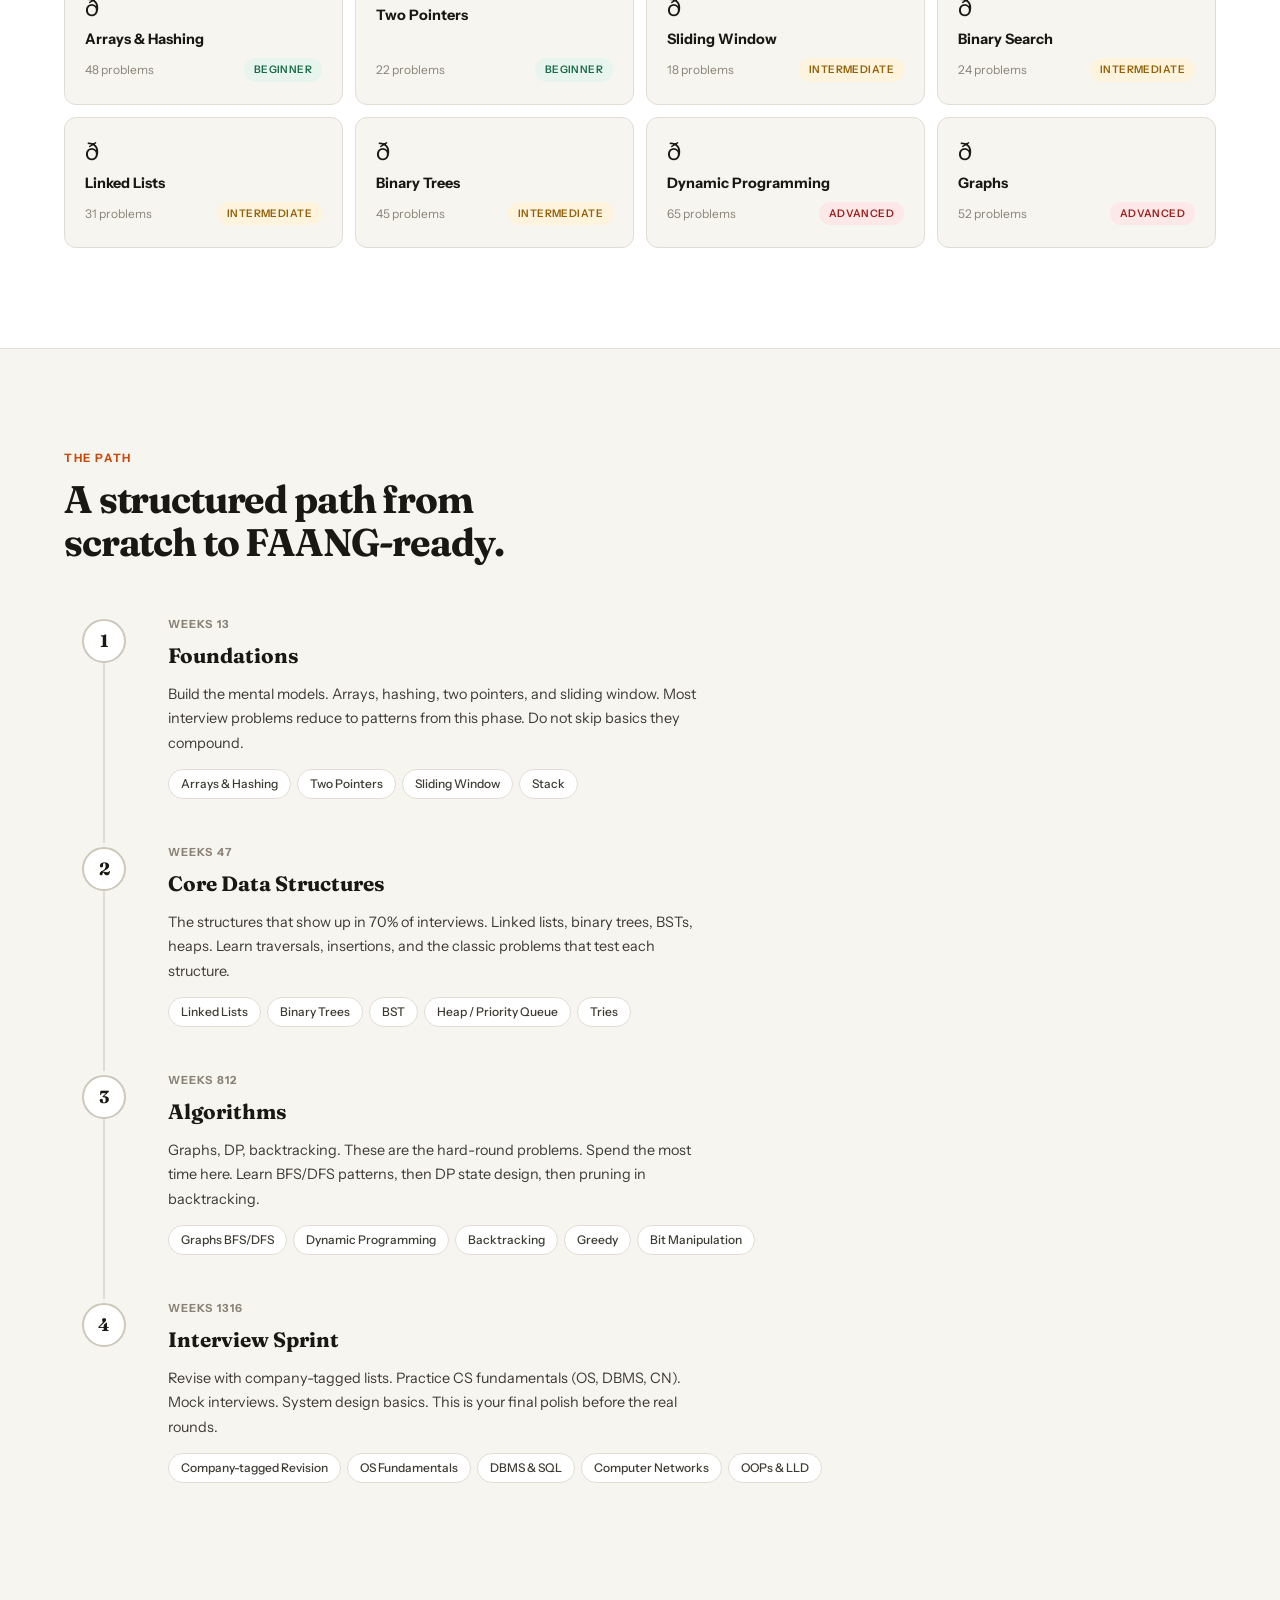
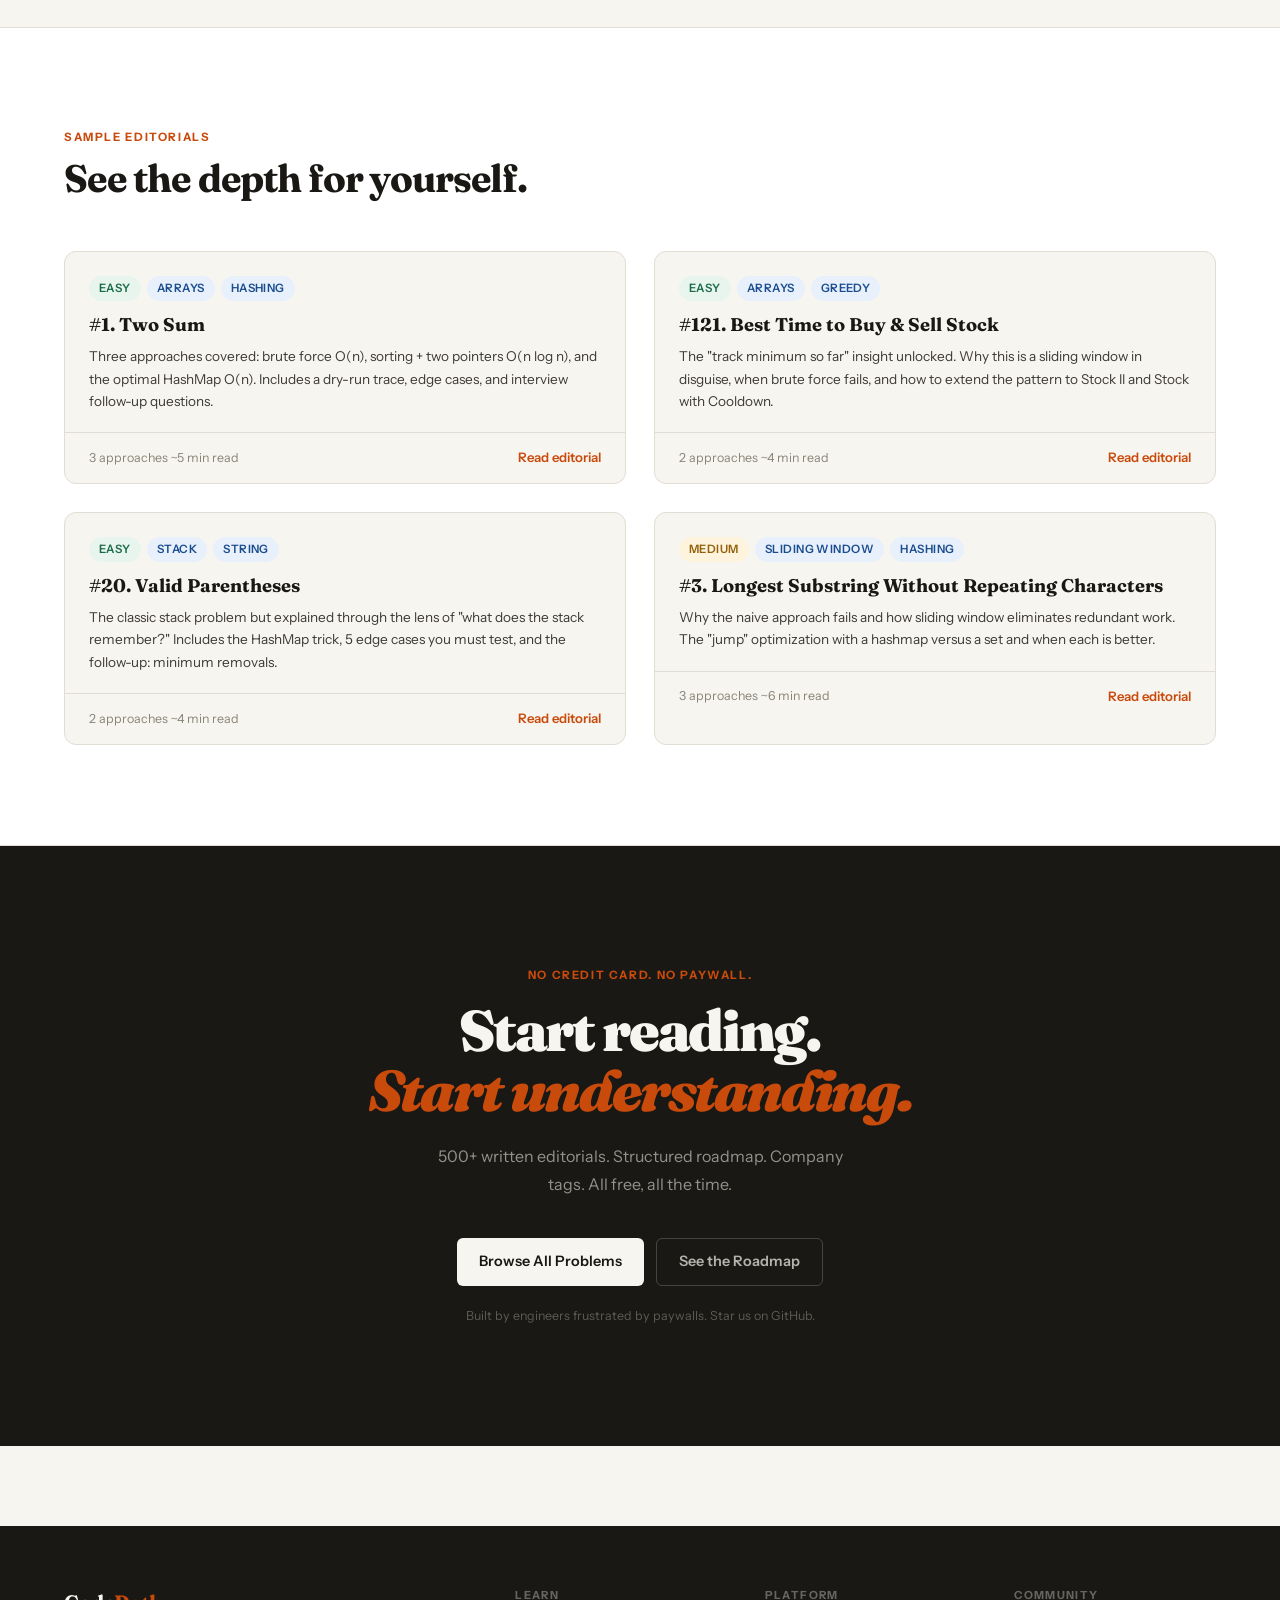
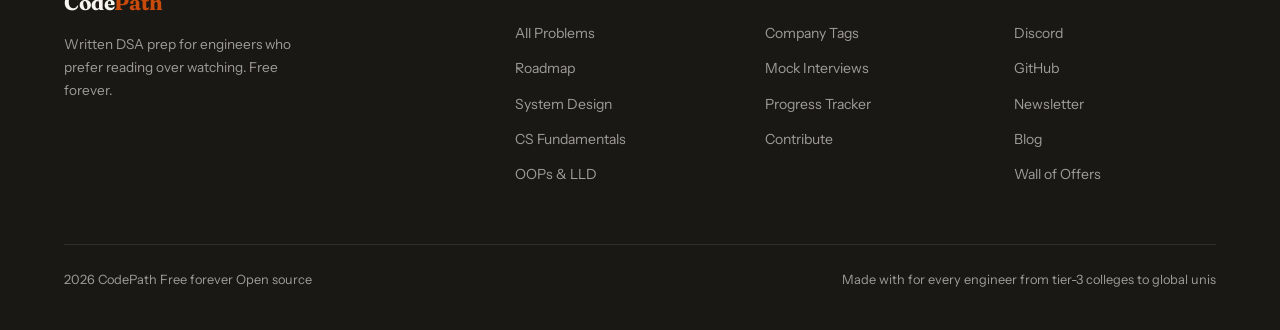
==== commit 3d3c1da7: "Update index.html" ====
--- a/index.html
+++ b/index.html
@@ -8,9 +8,283 @@
   <meta property="og:title" content="CodePath — Written DSA Prep. Free Forever.">
   <meta property="og:description" content="500+ problems with deep written editorials. All free. No subscription needed.">
   <meta name="twitter:card" content="summary_large_image">
-  <link rel="stylesheet" href="style.css">
+  <!-- SHARED DESIGN SYSTEM -->
+  <link rel="preconnect" href="https://fonts.googleapis.com">
+  <link href="https://fonts.googleapis.com/css2?family=Fraunces:ital,opsz,wght@0,9..144,300;0,9..144,500;0,9..144,700;0,9..144,900;1,9..144,300;1,9..144,500&family=JetBrains+Mono:wght@400;500;600&family=Instrument+Sans:wght@400;500;600;700&display=swap" rel="stylesheet">
   <style>
-    /* ── HOME-SPECIFIC STYLES ── */
+/* CodePath — Shared Design System */
+
+/* ── TOKENS ─────────────────────────────── */
+:root {
+  --bg:        #f7f5f0;
+  --bg2:       #f0ede5;
+  --surface:   #ffffff;
+  --surface2:  #faf9f6;
+  --border:    #e2ddd4;
+  --border2:   #cdc8bc;
+
+  --ink:       #1a1814;
+  --ink2:      #3d3a33;
+  --muted:     #8a8478;
+  --faint:     #b8b3a8;
+
+  --green:     #1a6b4a;
+  --green-bg:  #e8f5ef;
+  --amber:     #92610a;
+  --amber-bg:  #fef3dc;
+  --red:       #9b2020;
+  --red-bg:    #fde8e8;
+  --blue:      #1a4d8f;
+  --blue-bg:   #e8f0fc;
+
+  --accent:    #c94b0c;       /* editorial orange-red — distinctive */
+  --accent-bg: #fdf0ea;
+
+  --mono:      'JetBrains Mono', 'Courier New', monospace;
+  --serif:     'Fraunces', Georgia, serif;
+  --sans:      'Instrument Sans', system-ui, sans-serif;
+
+  --radius:    6px;
+  --radius-lg: 12px;
+  --shadow:    0 1px 3px rgba(26,24,20,0.08), 0 4px 16px rgba(26,24,20,0.06);
+  --shadow-lg: 0 4px 24px rgba(26,24,20,0.12), 0 16px 48px rgba(26,24,20,0.08);
+}
+
+/* ── RESET ──────────────────────────────── */
+*, *::before, *::after { box-sizing: border-box; margin: 0; padding: 0; }
+html { font-size: 16px; scroll-behavior: smooth; }
+
+body {
+  background: var(--bg);
+  color: var(--ink);
+  font-family: var(--sans);
+  font-size: 1rem;
+  line-height: 1.65;
+  -webkit-font-smoothing: antialiased;
+}
+
+img { max-width: 100%; display: block; }
+a { color: var(--accent); text-decoration: none; }
+a:hover { text-decoration: underline; }
+code { font-family: var(--mono); }
+
+/* ── NAV ────────────────────────────────── */
+.site-nav {
+  position: sticky;
+  top: 0;
+  z-index: 100;
+  background: rgba(247,245,240,0.92);
+  backdrop-filter: blur(12px);
+  -webkit-backdrop-filter: blur(12px);
+  border-bottom: 1px solid var(--border);
+  padding: 0 5%;
+  height: 58px;
+  display: flex;
+  align-items: center;
+  justify-content: space-between;
+}
+
+.nav-logo {
+  font-family: var(--serif);
+  font-weight: 700;
+  font-size: 1.3rem;
+  color: var(--ink);
+  letter-spacing: -0.02em;
+}
+
+.nav-logo span { color: var(--accent); }
+
+.nav-links {
+  display: flex;
+  align-items: center;
+  gap: 28px;
+  list-style: none;
+}
+
+.nav-links a {
+  color: var(--ink2);
+  font-size: 0.875rem;
+  font-weight: 500;
+  text-decoration: none;
+  transition: color 0.15s;
+}
+
+.nav-links a:hover { color: var(--ink); }
+
+.nav-links a.active { color: var(--accent); font-weight: 600; }
+
+.nav-cta {
+  background: var(--ink) !important;
+  color: var(--bg) !important;
+  padding: 7px 18px;
+  border-radius: var(--radius);
+  font-weight: 600 !important;
+  font-size: 0.85rem !important;
+  transition: background 0.15s !important;
+}
+.nav-cta:hover { background: var(--accent) !important; text-decoration: none !important; }
+
+/* ── LAYOUT ─────────────────────────────── */
+.container {
+  max-width: 1160px;
+  margin: 0 auto;
+  padding: 0 5%;
+}
+
+.container--narrow {
+  max-width: 780px;
+  margin: 0 auto;
+  padding: 0 5%;
+}
+
+/* ── TAGS / BADGES ──────────────────────── */
+.badge {
+  display: inline-flex;
+  align-items: center;
+  gap: 5px;
+  padding: 3px 10px;
+  border-radius: 99px;
+  font-size: 0.72rem;
+  font-weight: 600;
+  letter-spacing: 0.04em;
+  text-transform: uppercase;
+  white-space: nowrap;
+}
+
+.badge--easy   { background: var(--green-bg); color: var(--green); }
+.badge--medium { background: var(--amber-bg); color: var(--amber); }
+.badge--hard   { background: var(--red-bg);   color: var(--red);   }
+.badge--topic  { background: var(--blue-bg);  color: var(--blue);  }
+.badge--new    { background: var(--accent-bg); color: var(--accent); }
+
+/* ── BUTTONS ────────────────────────────── */
+.btn {
+  display: inline-flex;
+  align-items: center;
+  gap: 7px;
+  padding: 11px 22px;
+  border-radius: var(--radius);
+  font-family: var(--sans);
+  font-size: 0.9rem;
+  font-weight: 600;
+  cursor: pointer;
+  border: none;
+  text-decoration: none;
+  transition: all 0.15s;
+  white-space: nowrap;
+}
+
+.btn--primary {
+  background: var(--ink);
+  color: var(--bg);
+}
+.btn--primary:hover {
+  background: var(--accent);
+  text-decoration: none;
+  color: white;
+}
+
+.btn--outline {
+  background: transparent;
+  color: var(--ink2);
+  border: 1px solid var(--border2);
+}
+.btn--outline:hover {
+  border-color: var(--ink);
+  color: var(--ink);
+  text-decoration: none;
+}
+
+.btn--ghost {
+  background: transparent;
+  color: var(--muted);
+  padding: 8px 14px;
+}
+.btn--ghost:hover {
+  background: var(--bg2);
+  color: var(--ink);
+  text-decoration: none;
+}
+
+/* ── DIVIDER ────────────────────────────── */
+.divider {
+  border: none;
+  border-top: 1px solid var(--border);
+  margin: 40px 0;
+}
+
+/* ── FOOTER ─────────────────────────────── */
+.site-footer {
+  background: var(--ink);
+  color: rgba(247,245,240,0.6);
+  padding: 60px 5% 40px;
+  margin-top: 80px;
+}
+
+.footer-inner {
+  max-width: 1160px;
+  margin: 0 auto;
+  display: grid;
+  grid-template-columns: 2fr 1fr 1fr 1fr;
+  gap: 48px;
+  margin-bottom: 48px;
+}
+
+.footer-brand .nav-logo { color: var(--bg); }
+.footer-brand p {
+  margin-top: 12px;
+  font-size: 0.85rem;
+  line-height: 1.7;
+  max-width: 260px;
+}
+
+.footer-col h5 {
+  font-family: var(--sans);
+  font-size: 0.7rem;
+  font-weight: 700;
+  letter-spacing: 0.12em;
+  text-transform: uppercase;
+  color: rgba(247,245,240,0.35);
+  margin-bottom: 14px;
+}
+
+.footer-col ul { list-style: none; }
+.footer-col li { margin-bottom: 9px; }
+.footer-col a {
+  color: rgba(247,245,240,0.6);
+  font-size: 0.875rem;
+  text-decoration: none;
+  transition: color 0.15s;
+}
+.footer-col a:hover { color: var(--bg); }
+
+.footer-bottom {
+  max-width: 1160px;
+  margin: 0 auto;
+  padding-top: 24px;
+  border-top: 1px solid rgba(247,245,240,0.1);
+  display: flex;
+  justify-content: space-between;
+  align-items: center;
+  font-size: 0.8rem;
+}
+
+/* ── UTILITIES ──────────────────────────── */
+.text-muted   { color: var(--muted); }
+.text-accent  { color: var(--accent); }
+.text-serif   { font-family: var(--serif); }
+.text-mono    { font-family: var(--mono); }
+.sr-only { position: absolute; width: 1px; height: 1px; overflow: hidden; clip: rect(0,0,0,0); }
+
+@media (max-width: 768px) {
+  .nav-links { display: none; }
+  .footer-inner { grid-template-columns: 1fr 1fr; gap: 32px; }
+}
+
+  </style>
+
+  <style>
+    /*  HOME-SPECIFIC STYLES  */
 
     /* HERO */
     .hero {
@@ -234,7 +508,7 @@
       color: var(--ink2);
     }
 
-    /* ── WHY SECTION ── */
+    /*  WHY SECTION  */
     .why-section {
       padding: 100px 5%;
       background: var(--bg);
@@ -325,7 +599,7 @@
     .compare-cell.paid { color: var(--amber); font-size: 0.78rem; }
     .compare-cell.ours { background: rgba(201,75,12,0.04); }
 
-    /* ── TOPICS SECTION ── */
+    /*  TOPICS SECTION  */
     .topics-section {
       padding: 100px 5%;
       background: var(--surface);
@@ -416,7 +690,7 @@
       color: var(--green);
     }
 
-    /* ── ROADMAP SECTION ── */
+    /*  ROADMAP SECTION  */
     .roadmap-section {
       padding: 100px 5%;
       background: var(--bg);
@@ -525,7 +799,7 @@
       white-space: nowrap;
     }
 
-    /* ── EDITORIAL EXCERPT SECTION ── */
+    /*  EDITORIAL EXCERPT SECTION  */
     .editorial-section {
       padding: 100px 5%;
       background: var(--surface);
@@ -604,7 +878,7 @@
       gap: 4px;
     }
 
-    /* ── CTA SECTION ── */
+    /*  CTA SECTION  */
     .cta-section {
       padding: 120px 5%;
       background: var(--ink);
@@ -682,7 +956,7 @@
       color: rgba(247,245,240,0.3);
     }
 
-    /* ── RESPONSIVE ── */
+    /*  RESPONSIVE  */
     @media (max-width: 900px) {
       .hero-inner { grid-template-columns: 1fr; gap: 40px; }
       .why-grid { grid-template-columns: 1fr; }
@@ -695,6 +969,277 @@
       .hero-headline { font-size: 2.3rem; }
     }
   </style>
+  <style>
+/* CodePath — Shared Design System */
+
+/* ── TOKENS ─────────────────────────────── */
+:root {
+  --bg:        #f7f5f0;
+  --bg2:       #f0ede5;
+  --surface:   #ffffff;
+  --surface2:  #faf9f6;
+  --border:    #e2ddd4;
+  --border2:   #cdc8bc;
+
+  --ink:       #1a1814;
+  --ink2:      #3d3a33;
+  --muted:     #8a8478;
+  --faint:     #b8b3a8;
+
+  --green:     #1a6b4a;
+  --green-bg:  #e8f5ef;
+  --amber:     #92610a;
+  --amber-bg:  #fef3dc;
+  --red:       #9b2020;
+  --red-bg:    #fde8e8;
+  --blue:      #1a4d8f;
+  --blue-bg:   #e8f0fc;
+
+  --accent:    #c94b0c;       /* editorial orange-red — distinctive */
+  --accent-bg: #fdf0ea;
+
+  --mono:      'JetBrains Mono', 'Courier New', monospace;
+  --serif:     'Fraunces', Georgia, serif;
+  --sans:      'Instrument Sans', system-ui, sans-serif;
+
+  --radius:    6px;
+  --radius-lg: 12px;
+  --shadow:    0 1px 3px rgba(26,24,20,0.08), 0 4px 16px rgba(26,24,20,0.06);
+  --shadow-lg: 0 4px 24px rgba(26,24,20,0.12), 0 16px 48px rgba(26,24,20,0.08);
+}
+
+/* ── RESET ──────────────────────────────── */
+*, *::before, *::after { box-sizing: border-box; margin: 0; padding: 0; }
+html { font-size: 16px; scroll-behavior: smooth; }
+
+body {
+  background: var(--bg);
+  color: var(--ink);
+  font-family: var(--sans);
+  font-size: 1rem;
+  line-height: 1.65;
+  -webkit-font-smoothing: antialiased;
+}
+
+img { max-width: 100%; display: block; }
+a { color: var(--accent); text-decoration: none; }
+a:hover { text-decoration: underline; }
+code { font-family: var(--mono); }
+
+/* ── NAV ────────────────────────────────── */
+.site-nav {
+  position: sticky;
+  top: 0;
+  z-index: 100;
+  background: rgba(247,245,240,0.92);
+  backdrop-filter: blur(12px);
+  -webkit-backdrop-filter: blur(12px);
+  border-bottom: 1px solid var(--border);
+  padding: 0 5%;
+  height: 58px;
+  display: flex;
+  align-items: center;
+  justify-content: space-between;
+}
+
+.nav-logo {
+  font-family: var(--serif);
+  font-weight: 700;
+  font-size: 1.3rem;
+  color: var(--ink);
+  letter-spacing: -0.02em;
+}
+
+.nav-logo span { color: var(--accent); }
+
+.nav-links {
+  display: flex;
+  align-items: center;
+  gap: 28px;
+  list-style: none;
+}
+
+.nav-links a {
+  color: var(--ink2);
+  font-size: 0.875rem;
+  font-weight: 500;
+  text-decoration: none;
+  transition: color 0.15s;
+}
+
+.nav-links a:hover { color: var(--ink); }
+
+.nav-links a.active { color: var(--accent); font-weight: 600; }
+
+.nav-cta {
+  background: var(--ink) !important;
+  color: var(--bg) !important;
+  padding: 7px 18px;
+  border-radius: var(--radius);
+  font-weight: 600 !important;
+  font-size: 0.85rem !important;
+  transition: background 0.15s !important;
+}
+.nav-cta:hover { background: var(--accent) !important; text-decoration: none !important; }
+
+/* ── LAYOUT ─────────────────────────────── */
+.container {
+  max-width: 1160px;
+  margin: 0 auto;
+  padding: 0 5%;
+}
+
+.container--narrow {
+  max-width: 780px;
+  margin: 0 auto;
+  padding: 0 5%;
+}
+
+/* ── TAGS / BADGES ──────────────────────── */
+.badge {
+  display: inline-flex;
+  align-items: center;
+  gap: 5px;
+  padding: 3px 10px;
+  border-radius: 99px;
+  font-size: 0.72rem;
+  font-weight: 600;
+  letter-spacing: 0.04em;
+  text-transform: uppercase;
+  white-space: nowrap;
+}
+
+.badge--easy   { background: var(--green-bg); color: var(--green); }
+.badge--medium { background: var(--amber-bg); color: var(--amber); }
+.badge--hard   { background: var(--red-bg);   color: var(--red);   }
+.badge--topic  { background: var(--blue-bg);  color: var(--blue);  }
+.badge--new    { background: var(--accent-bg); color: var(--accent); }
+
+/* ── BUTTONS ────────────────────────────── */
+.btn {
+  display: inline-flex;
+  align-items: center;
+  gap: 7px;
+  padding: 11px 22px;
+  border-radius: var(--radius);
+  font-family: var(--sans);
+  font-size: 0.9rem;
+  font-weight: 600;
+  cursor: pointer;
+  border: none;
+  text-decoration: none;
+  transition: all 0.15s;
+  white-space: nowrap;
+}
+
+.btn--primary {
+  background: var(--ink);
+  color: var(--bg);
+}
+.btn--primary:hover {
+  background: var(--accent);
+  text-decoration: none;
+  color: white;
+}
+
+.btn--outline {
+  background: transparent;
+  color: var(--ink2);
+  border: 1px solid var(--border2);
+}
+.btn--outline:hover {
+  border-color: var(--ink);
+  color: var(--ink);
+  text-decoration: none;
+}
+
+.btn--ghost {
+  background: transparent;
+  color: var(--muted);
+  padding: 8px 14px;
+}
+.btn--ghost:hover {
+  background: var(--bg2);
+  color: var(--ink);
+  text-decoration: none;
+}
+
+/* ── DIVIDER ────────────────────────────── */
+.divider {
+  border: none;
+  border-top: 1px solid var(--border);
+  margin: 40px 0;
+}
+
+/* ── FOOTER ─────────────────────────────── */
+.site-footer {
+  background: var(--ink);
+  color: rgba(247,245,240,0.6);
+  padding: 60px 5% 40px;
+  margin-top: 80px;
+}
+
+.footer-inner {
+  max-width: 1160px;
+  margin: 0 auto;
+  display: grid;
+  grid-template-columns: 2fr 1fr 1fr 1fr;
+  gap: 48px;
+  margin-bottom: 48px;
+}
+
+.footer-brand .nav-logo { color: var(--bg); }
+.footer-brand p {
+  margin-top: 12px;
+  font-size: 0.85rem;
+  line-height: 1.7;
+  max-width: 260px;
+}
+
+.footer-col h5 {
+  font-family: var(--sans);
+  font-size: 0.7rem;
+  font-weight: 700;
+  letter-spacing: 0.12em;
+  text-transform: uppercase;
+  color: rgba(247,245,240,0.35);
+  margin-bottom: 14px;
+}
+
+.footer-col ul { list-style: none; }
+.footer-col li { margin-bottom: 9px; }
+.footer-col a {
+  color: rgba(247,245,240,0.6);
+  font-size: 0.875rem;
+  text-decoration: none;
+  transition: color 0.15s;
+}
+.footer-col a:hover { color: var(--bg); }
+
+.footer-bottom {
+  max-width: 1160px;
+  margin: 0 auto;
+  padding-top: 24px;
+  border-top: 1px solid rgba(247,245,240,0.1);
+  display: flex;
+  justify-content: space-between;
+  align-items: center;
+  font-size: 0.8rem;
+}
+
+/* ── UTILITIES ──────────────────────────── */
+.text-muted   { color: var(--muted); }
+.text-accent  { color: var(--accent); }
+.text-serif   { font-family: var(--serif); }
+.text-mono    { font-family: var(--mono); }
+.sr-only { position: absolute; width: 1px; height: 1px; overflow: hidden; clip: rect(0,0,0,0); }
+
+@media (max-width: 768px) {
+  .nav-links { display: none; }
+  .footer-inner { grid-template-columns: 1fr 1fr; gap: 32px; }
+}
+
+</style>
 </head>
 <body>
 
@@ -706,31 +1251,31 @@
     <li><a href="#roadmap">Roadmap</a></li>
     <li><a href="#topics">Topics</a></li>
     <li><a href="#" title="Solved problems" style="color:var(--muted);font-size:0.82rem;">
-      ✓ <span id="solved-counter">0</span> solved
+       <span id="solved-counter">0</span> solved
     </a></li>
-    <li><a href="problems.html" class="nav-cta">Start Free →</a></li>
+    <li><a href="problems.html" class="nav-cta">Start Free </a></li>
   </ul>
 </nav>
 
-<!-- ═══════════════════════════════════════
+<!-- 
      HERO
-════════════════════════════════════════ -->
+ -->
 <section class="hero">
   <div class="hero-inner">
 
     <!-- LEFT COPY -->
     <div>
-      <div class="hero-eyebrow">Written-first · No videos · No paywall</div>
+      <div class="hero-eyebrow">Written-first  No videos  No paywall</div>
       <h1 class="hero-headline">
         Learn DSA the way<br>
         <em>books taught CS.</em>
       </h1>
       <p class="hero-sub">
-        Deep written editorials for every problem. Clear explanations, multiple approaches, complexity analysis — all free. No subscription required. Ever.
+        Deep written editorials for every problem. Clear explanations, multiple approaches, complexity analysis  all free. No subscription required. Ever.
       </p>
       <div class="hero-actions">
-        <a href="problems.html" class="btn btn--primary">Start the Roadmap →</a>
-        <a href="#why" class="btn btn--outline">Why written? ↓</a>
+        <a href="problems.html" class="btn btn--primary">Start the Roadmap </a>
+        <a href="#why" class="btn btn--outline">Why written? </a>
       </div>
       <div class="hero-proof">
         <div class="proof-item">
@@ -744,19 +1289,19 @@
         </div>
         <div class="proof-divider"></div>
         <div class="proof-item">
-          <span class="proof-num">3×</span>
+          <span class="proof-num">3</span>
           <span class="proof-label">Faster to read than watch</span>
         </div>
       </div>
     </div>
 
-    <!-- RIGHT — EDITORIAL PREVIEW CARD -->
+    <!-- RIGHT  EDITORIAL PREVIEW CARD -->
     <div class="preview-card reveal">
       <div class="preview-header">
         <div class="preview-dot" style="background:#ff5f57;"></div>
         <div class="preview-dot" style="background:#febc2e;"></div>
         <div class="preview-dot" style="background:#28c840;"></div>
-        <span class="preview-title">two-sum.html — CodePath Editorial</span>
+        <span class="preview-title">two-sum.html  CodePath Editorial</span>
       </div>
       <div class="preview-body">
         <div class="preview-problem-title">#1. Two Sum</div>
@@ -768,15 +1313,15 @@
 
         <div class="preview-section-label">Intuition</div>
         <p class="preview-text">
-          The brute force checks every pair in O(n²). But we can do better: for each number <code>x</code>, we need to know if <code>target − x</code> already exists. A hash map gives us O(1) lookup…
+          The brute force checks every pair in O(n). But we can do better: for each number <code>x</code>, we need to know if <code>target  x</code> already exists. A hash map gives us O(1) lookup
         </p>
 
         <div class="preview-insight">
-          <p>🔑 Key insight: store what you've <em>seen</em>, check what you <em>need</em>. One pass, no second loop.</p>
-        </div>
-
-        <div class="preview-section-label">Approach 2 — HashMap (optimal)</div>
-        <div class="preview-code"><span class="cm"># O(n) time · O(n) space</span>
+          <p>ð Key insight: store what you've <em>seen</em>, check what you <em>need</em>. One pass, no second loop.</p>
+        </div>
+
+        <div class="preview-section-label">Approach 2  HashMap (optimal)</div>
+        <div class="preview-code"><span class="cm"># O(n) time  O(n) space</span>
 <span class="kw">def</span> <span class="fn">twoSum</span>(nums, target):
     seen = {}
     <span class="kw">for</span> i, n <span class="kw">in</span> <span class="fn">enumerate</span>(nums):
@@ -790,16 +1335,16 @@
           <span class="cpill">T: O(n)</span>
           <span class="cpill">S: O(n)</span>
         </div>
-        <span>3 approaches · 5 min read</span>
+        <span>3 approaches  5 min read</span>
       </div>
     </div>
 
   </div>
 </section>
 
-<!-- ═══════════════════════════════════════
+<!-- 
      WHY WRITTEN
-════════════════════════════════════════ -->
+ -->
 <section class="why-section" id="why">
   <div class="why-grid">
     <div class="reveal">
@@ -822,37 +1367,37 @@
         </div>
         <div class="compare-row">
           <div class="compare-cell feature">Written editorials</div>
-          <div class="compare-cell paid">💰 Paid only</div>
-          <div class="compare-cell yes ours">✓ All free</div>
+          <div class="compare-cell paid">ð Paid only</div>
+          <div class="compare-cell yes ours"> All free</div>
         </div>
         <div class="compare-row">
           <div class="compare-cell feature">Company tags</div>
-          <div class="compare-cell paid">💰 Paid only</div>
-          <div class="compare-cell yes ours">✓ All free</div>
+          <div class="compare-cell paid">ð Paid only</div>
+          <div class="compare-cell yes ours"> All free</div>
         </div>
         <div class="compare-row">
           <div class="compare-cell feature">Multiple approaches</div>
           <div class="compare-cell no">Video only</div>
-          <div class="compare-cell yes ours">✓ Every problem</div>
+          <div class="compare-cell yes ours"> Every problem</div>
         </div>
         <div class="compare-row">
           <div class="compare-cell feature">Skimmable content</div>
-          <div class="compare-cell no">✕ Can't skim video</div>
-          <div class="compare-cell yes ours">✓ Written = skimmable</div>
+          <div class="compare-cell no"> Can't skim video</div>
+          <div class="compare-cell yes ours"> Written = skimmable</div>
         </div>
         <div class="compare-row">
           <div class="compare-cell feature">Complexity analysis</div>
-          <div class="compare-cell paid">💰 Paid only</div>
-          <div class="compare-cell yes ours">✓ All free</div>
+          <div class="compare-cell paid">ð Paid only</div>
+          <div class="compare-cell yes ours"> All free</div>
         </div>
         <div class="compare-row">
           <div class="compare-cell feature">Progress tracking</div>
-          <div class="compare-cell paid">💰 Paid only</div>
-          <div class="compare-cell yes ours">✓ All free</div>
+          <div class="compare-cell paid">ð Paid only</div>
+          <div class="compare-cell yes ours"> All free</div>
         </div>
         <div class="compare-row">
           <div class="compare-cell feature">Price</div>
-          <div class="compare-cell paid">$40–$150/yr</div>
+          <div class="compare-cell paid">$40$150/yr</div>
           <div class="compare-cell yes ours">$0 forever</div>
         </div>
       </div>
@@ -860,21 +1405,21 @@
   </div>
 </section>
 
-<!-- ═══════════════════════════════════════
+<!-- 
      TOPICS
-════════════════════════════════════════ -->
+ -->
 <section class="topics-section" id="topics">
   <div class="topics-header">
     <div>
       <div class="section-eyebrow">Curriculum</div>
       <h2 class="section-title">Every topic. Depth over breadth.</h2>
     </div>
-    <a href="problems.html" class="btn btn--outline">View all problems →</a>
+    <a href="problems.html" class="btn btn--outline">View all problems </a>
   </div>
 
   <div class="topics-grid">
     <a href="problems.html?topic=arrays" class="topic-card reveal">
-      <div class="topic-icon">📐</div>
+      <div class="topic-icon">ð</div>
       <div class="topic-name">Arrays & Hashing</div>
       <div class="topic-meta">
         <span class="topic-count">48 problems</span>
@@ -882,7 +1427,7 @@
       </div>
     </a>
     <a href="problems.html?topic=two-pointers" class="topic-card reveal">
-      <div class="topic-icon">↔️</div>
+      <div class="topic-icon"></div>
       <div class="topic-name">Two Pointers</div>
       <div class="topic-meta">
         <span class="topic-count">22 problems</span>
@@ -890,7 +1435,7 @@
       </div>
     </a>
     <a href="problems.html?topic=sliding-window" class="topic-card reveal">
-      <div class="topic-icon">🪟</div>
+      <div class="topic-icon">ð</div>
       <div class="topic-name">Sliding Window</div>
       <div class="topic-meta">
         <span class="topic-count">18 problems</span>
@@ -898,7 +1443,7 @@
       </div>
     </a>
     <a href="problems.html?topic=binary-search" class="topic-card reveal">
-      <div class="topic-icon">🔍</div>
+      <div class="topic-icon">ð</div>
       <div class="topic-name">Binary Search</div>
       <div class="topic-meta">
         <span class="topic-count">24 problems</span>
@@ -906,7 +1451,7 @@
       </div>
     </a>
     <a href="problems.html?topic=linked-list" class="topic-card reveal">
-      <div class="topic-icon">🔗</div>
+      <div class="topic-icon">ð</div>
       <div class="topic-name">Linked Lists</div>
       <div class="topic-meta">
         <span class="topic-count">31 problems</span>
@@ -914,7 +1459,7 @@
       </div>
     </a>
     <a href="problems.html?topic=trees" class="topic-card reveal">
-      <div class="topic-icon">🌳</div>
+      <div class="topic-icon">ð</div>
       <div class="topic-name">Binary Trees</div>
       <div class="topic-meta">
         <span class="topic-count">45 problems</span>
@@ -922,7 +1467,7 @@
       </div>
     </a>
     <a href="problems.html?topic=dp" class="topic-card reveal">
-      <div class="topic-icon">🧩</div>
+      <div class="topic-icon">ð</div>
       <div class="topic-name">Dynamic Programming</div>
       <div class="topic-meta">
         <span class="topic-count">65 problems</span>
@@ -930,7 +1475,7 @@
       </div>
     </a>
     <a href="problems.html?topic=graphs" class="topic-card reveal">
-      <div class="topic-icon">🗺️</div>
+      <div class="topic-icon">ð</div>
       <div class="topic-name">Graphs</div>
       <div class="topic-meta">
         <span class="topic-count">52 problems</span>
@@ -940,9 +1485,9 @@
   </div>
 </section>
 
-<!-- ═══════════════════════════════════════
+<!-- 
      ROADMAP
-════════════════════════════════════════ -->
+ -->
 <section class="roadmap-section" id="roadmap">
   <div class="roadmap-inner">
     <div class="roadmap-header">
@@ -957,9 +1502,9 @@
           <div class="phase-line"></div>
         </div>
         <div class="phase-content">
-          <div class="phase-tag">Weeks 1–3</div>
+          <div class="phase-tag">Weeks 13</div>
           <div class="phase-title">Foundations</div>
-          <p class="phase-desc">Build the mental models. Arrays, hashing, two pointers, and sliding window. Most interview problems reduce to patterns from this phase. Do not skip basics — they compound.</p>
+          <p class="phase-desc">Build the mental models. Arrays, hashing, two pointers, and sliding window. Most interview problems reduce to patterns from this phase. Do not skip basics  they compound.</p>
           <div class="phase-topics">
             <span class="phase-topic-chip">Arrays & Hashing</span>
             <span class="phase-topic-chip">Two Pointers</span>
@@ -975,7 +1520,7 @@
           <div class="phase-line"></div>
         </div>
         <div class="phase-content">
-          <div class="phase-tag">Weeks 4–7</div>
+          <div class="phase-tag">Weeks 47</div>
           <div class="phase-title">Core Data Structures</div>
           <p class="phase-desc">The structures that show up in 70% of interviews. Linked lists, binary trees, BSTs, heaps. Learn traversals, insertions, and the classic problems that test each structure.</p>
           <div class="phase-topics">
@@ -994,11 +1539,11 @@
           <div class="phase-line"></div>
         </div>
         <div class="phase-content">
-          <div class="phase-tag">Weeks 8–12</div>
+          <div class="phase-tag">Weeks 812</div>
           <div class="phase-title">Algorithms</div>
           <p class="phase-desc">Graphs, DP, backtracking. These are the hard-round problems. Spend the most time here. Learn BFS/DFS patterns, then DP state design, then pruning in backtracking.</p>
           <div class="phase-topics">
-            <span class="phase-topic-chip">Graphs — BFS/DFS</span>
+            <span class="phase-topic-chip">Graphs  BFS/DFS</span>
             <span class="phase-topic-chip">Dynamic Programming</span>
             <span class="phase-topic-chip">Backtracking</span>
             <span class="phase-topic-chip">Greedy</span>
@@ -1013,7 +1558,7 @@
           <div class="phase-line"></div>
         </div>
         <div class="phase-content">
-          <div class="phase-tag">Weeks 13–16</div>
+          <div class="phase-tag">Weeks 1316</div>
           <div class="phase-title">Interview Sprint</div>
           <p class="phase-desc">Revise with company-tagged lists. Practice CS fundamentals (OS, DBMS, CN). Mock interviews. System design basics. This is your final polish before the real rounds.</p>
           <div class="phase-topics">
@@ -1029,9 +1574,9 @@
   </div>
 </section>
 
-<!-- ═══════════════════════════════════════
+<!-- 
      EDITORIAL EXCERPTS
-════════════════════════════════════════ -->
+ -->
 <section class="editorial-section">
   <div style="max-width:1160px;margin:0 auto;">
     <div class="section-eyebrow reveal">Sample Editorials</div>
@@ -1048,12 +1593,12 @@
         </div>
         <div class="editorial-card-title">#1. Two Sum</div>
         <p class="editorial-card-excerpt">
-          Three approaches covered: brute force O(n²), sorting + two pointers O(n log n), and the optimal HashMap O(n). Includes a dry-run trace, edge cases, and interview follow-up questions.
+          Three approaches covered: brute force O(n), sorting + two pointers O(n log n), and the optimal HashMap O(n). Includes a dry-run trace, edge cases, and interview follow-up questions.
         </p>
       </div>
       <div class="editorial-card-bottom">
-        <span>3 approaches · ~5 min read</span>
-        <span class="read-link">Read editorial →</span>
+        <span>3 approaches  ~5 min read</span>
+        <span class="read-link">Read editorial </span>
       </div>
     </a>
 
@@ -1070,8 +1615,8 @@
         </p>
       </div>
       <div class="editorial-card-bottom">
-        <span>2 approaches · ~4 min read</span>
-        <span class="read-link">Read editorial →</span>
+        <span>2 approaches  ~4 min read</span>
+        <span class="read-link">Read editorial </span>
       </div>
     </a>
 
@@ -1084,12 +1629,12 @@
         </div>
         <div class="editorial-card-title">#20. Valid Parentheses</div>
         <p class="editorial-card-excerpt">
-          The classic stack problem — but explained through the lens of "what does the stack remember?" Includes the HashMap trick, 5 edge cases you must test, and the follow-up: minimum removals.
+          The classic stack problem  but explained through the lens of "what does the stack remember?" Includes the HashMap trick, 5 edge cases you must test, and the follow-up: minimum removals.
         </p>
       </div>
       <div class="editorial-card-bottom">
-        <span>2 approaches · ~4 min read</span>
-        <span class="read-link">Read editorial →</span>
+        <span>2 approaches  ~4 min read</span>
+        <span class="read-link">Read editorial </span>
       </div>
     </a>
 
@@ -1102,20 +1647,20 @@
         </div>
         <div class="editorial-card-title">#3. Longest Substring Without Repeating Characters</div>
         <p class="editorial-card-excerpt">
-          Why the naive approach fails and how sliding window eliminates redundant work. The "jump" optimization with a hashmap versus a set — and when each is better.
+          Why the naive approach fails and how sliding window eliminates redundant work. The "jump" optimization with a hashmap versus a set  and when each is better.
         </p>
       </div>
       <div class="editorial-card-bottom">
-        <span>3 approaches · ~6 min read</span>
-        <span class="read-link">Read editorial →</span>
+        <span>3 approaches  ~6 min read</span>
+        <span class="read-link">Read editorial </span>
       </div>
     </a>
   </div>
 </section>
 
-<!-- ═══════════════════════════════════════
+<!-- 
      FINAL CTA
-════════════════════════════════════════ -->
+ -->
 <section class="cta-section">
   <div class="cta-eyebrow">No credit card. No paywall.</div>
   <h2 class="cta-title">
@@ -1124,10 +1669,10 @@
   </h2>
   <p class="cta-sub">500+ written editorials. Structured roadmap. Company tags. All free, all the time.</p>
   <div class="cta-buttons">
-    <a href="problems.html" class="btn btn--inverted">Browse All Problems →</a>
+    <a href="problems.html" class="btn btn--inverted">Browse All Problems </a>
     <a href="#roadmap" class="btn--ghost-light">See the Roadmap</a>
   </div>
-  <p class="cta-footnote">Built by engineers frustrated by paywalls. ⭐ Star us on GitHub.</p>
+  <p class="cta-footnote">Built by engineers frustrated by paywalls.  Star us on GitHub.</p>
 </section>
 
 <!-- FOOTER -->
@@ -1168,11 +1713,249 @@
     </div>
   </div>
   <div class="footer-bottom">
-    <span>© 2026 CodePath · Free forever · Open source</span>
-    <span>Made with ♥ for every engineer — from tier-3 colleges to global unis</span>
+    <span> 2026 CodePath  Free forever  Open source</span>
+    <span>Made with  for every engineer  from tier-3 colleges to global unis</span>
   </div>
 </footer>
 
-<script src="js/app.js"></script>
+<script>
+/* =========================================
+   ALGOFORGE — Shared JS Utilities
+   ========================================= */
+
+'use strict';
+
+// ── PROGRESS STORE ────────────────────────
+// Uses localStorage so progress persists across pages
+const Progress = (() => {
+  const KEY = 'cp_progress';
+
+  function load() {
+    try { return JSON.parse(localStorage.getItem(KEY)) || {}; }
+    catch { return {}; }
+  }
+
+  function save(data) {
+    try { localStorage.setItem(KEY, JSON.stringify(data)); }
+    catch {}
+  }
+
+  function markSolved(slug) {
+    const d = load();
+    d[slug] = { status: 'solved', ts: Date.now() };
+    save(d);
+    _emit('progress:change', { slug, status: 'solved' });
+  }
+
+  function markReview(slug) {
+    const d = load();
+    d[slug] = { status: 'review', ts: Date.now() };
+    save(d);
+    _emit('progress:change', { slug, status: 'review' });
+  }
+
+  function clear(slug) {
+    const d = load();
+    delete d[slug];
+    save(d);
+    _emit('progress:change', { slug, status: null });
+  }
+
+  function getStatus(slug) {
+    return (load()[slug] || {}).status || null;
+  }
+
+  function getAll() { return load(); }
+
+  function solvedCount() {
+    return Object.values(load()).filter(v => v.status === 'solved').length;
+  }
+
+  function _emit(event, detail) {
+    document.dispatchEvent(new CustomEvent(event, { detail }));
+  }
+
+  return { markSolved, markReview, clear, getStatus, getAll, solvedCount };
+})();
+
+// ── STREAK TRACKER ────────────────────────
+const Streak = (() => {
+  const KEY = 'cp_streak';
+
+  function today() {
+    return new Date().toISOString().slice(0, 10);
+  }
+
+  function bump() {
+    const data = JSON.parse(localStorage.getItem(KEY) || '{"count":0,"last":""}');
+    const t = today();
+    if (data.last === t) return data.count;
+
+    const yesterday = new Date();
+    yesterday.setDate(yesterday.getDate() - 1);
+    const yStr = yesterday.toISOString().slice(0, 10);
+
+    if (data.last === yStr) {
+      data.count++;
+    } else if (data.last !== t) {
+      data.count = 1;
+    }
+    data.last = t;
+    localStorage.setItem(KEY, JSON.stringify(data));
+    return data.count;
+  }
+
+  function get() {
+    return JSON.parse(localStorage.getItem(KEY) || '{"count":0,"last":""}').count;
+  }
+
+  return { bump, get };
+})();
+
+// ── SEARCH ────────────────────────────────
+function initSearch(inputEl, rowsSelector) {
+  if (!inputEl) return;
+  inputEl.addEventListener('input', () => {
+    const q = inputEl.value.toLowerCase().trim();
+    document.querySelectorAll(rowsSelector).forEach(row => {
+      const text = row.textContent.toLowerCase();
+      row.style.display = (!q || text.includes(q)) ? '' : 'none';
+    });
+  });
+}
+
+// ── FILTER PILLS ─────────────────────────
+function initFilters(pillsSelector, rowsSelector, dataAttr) {
+  const pills = document.querySelectorAll(pillsSelector);
+  if (!pills.length) return;
+
+  pills.forEach(pill => {
+    pill.addEventListener('click', () => {
+      pills.forEach(p => p.classList.remove('active'));
+      pill.classList.add('active');
+      const val = pill.dataset.filter;
+      document.querySelectorAll(rowsSelector).forEach(row => {
+        row.style.display = (val === 'all' || row.dataset[dataAttr] === val) ? '' : 'none';
+      });
+    });
+  });
+}
+
+// ── COPY CODE BUTTON ─────────────────────
+function initCopyButtons() {
+  document.querySelectorAll('pre').forEach(pre => {
+    const btn = document.createElement('button');
+    btn.className = 'copy-btn';
+    btn.textContent = 'Copy';
+    btn.setAttribute('aria-label', 'Copy code');
+    pre.style.position = 'relative';
+    pre.appendChild(btn);
+    btn.addEventListener('click', () => {
+      navigator.clipboard.writeText(pre.querySelector('code')?.textContent || pre.textContent)
+        .then(() => {
+          btn.textContent = 'Copied!';
+          setTimeout(() => btn.textContent = 'Copy', 1800);
+        });
+    });
+  });
+}
+
+// ── SMOOTH REVEAL ─────────────────────────
+function initReveal() {
+  const obs = new IntersectionObserver((entries) => {
+    entries.forEach(e => {
+      if (e.isIntersecting) {
+        e.target.style.opacity = '1';
+        e.target.style.transform = 'translateY(0)';
+        obs.unobserve(e.target);
+      }
+    });
+  }, { threshold: 0.08 });
+
+  document.querySelectorAll('.reveal').forEach(el => {
+    el.style.opacity = '0';
+    el.style.transform = 'translateY(18px)';
+    el.style.transition = 'opacity 0.5s ease, transform 0.5s ease';
+    obs.observe(el);
+  });
+}
+
+// ── PROBLEM STATUS UI ─────────────────────
+function renderStatusDot(slug, container) {
+  const status = Progress.getStatus(slug);
+  const colors = { solved: '#1a6b4a', review: '#92610a', null: '#e2ddd4' };
+  const dot = container.querySelector('.status-dot');
+  if (dot) {
+    dot.style.background = colors[status] || colors[null];
+    dot.title = status ? status.charAt(0).toUpperCase() + status.slice(1) : 'Not attempted';
+  }
+}
+
+// ── READING PROGRESS BAR ─────────────────
+function initReadingBar() {
+  const bar = document.getElementById('reading-bar');
+  if (!bar) return;
+  window.addEventListener('scroll', () => {
+    const h = document.body.scrollHeight - window.innerHeight;
+    bar.style.width = Math.min(100, (window.scrollY / h) * 100) + '%';
+  }, { passive: true });
+}
+
+// ── TABLE OF CONTENTS ─────────────────────
+function buildTOC(contentSelector, tocSelector) {
+  const content = document.querySelector(contentSelector);
+  const toc = document.querySelector(tocSelector);
+  if (!content || !toc) return;
+
+  const headings = content.querySelectorAll('h2, h3');
+  if (!headings.length) return;
+
+  const ul = document.createElement('ul');
+  ul.className = 'toc-list';
+
+  headings.forEach((h, i) => {
+    if (!h.id) h.id = 'heading-' + i;
+    const li = document.createElement('li');
+    li.className = h.tagName === 'H3' ? 'toc-sub' : '';
+    const a = document.createElement('a');
+    a.href = '#' + h.id;
+    a.textContent = h.textContent;
+    a.addEventListener('click', e => {
+      e.preventDefault();
+      h.scrollIntoView({ behavior: 'smooth', block: 'start' });
+    });
+    li.appendChild(a);
+    ul.appendChild(li);
+  });
+
+  toc.appendChild(ul);
+
+  // Highlight active section
+  const obs = new IntersectionObserver(entries => {
+    entries.forEach(entry => {
+      const link = toc.querySelector(`a[href="#${entry.target.id}"]`);
+      if (link) link.classList.toggle('active', entry.isIntersecting);
+    });
+  }, { rootMargin: '0px 0px -60% 0px' });
+
+  headings.forEach(h => obs.observe(h));
+}
+
+// ── INIT ON DOM READY ─────────────────────
+document.addEventListener('DOMContentLoaded', () => {
+  initReveal();
+  initCopyButtons();
+  initReadingBar();
+
+  // Update nav solved counter
+  const counter = document.getElementById('solved-counter');
+  if (counter) counter.textContent = Progress.solvedCount();
+
+  // Streak display
+  const streakEl = document.getElementById('streak-display');
+  if (streakEl) streakEl.textContent = '🔥 ' + Streak.get();
+});
+
+</script>
 </body>
 </html>
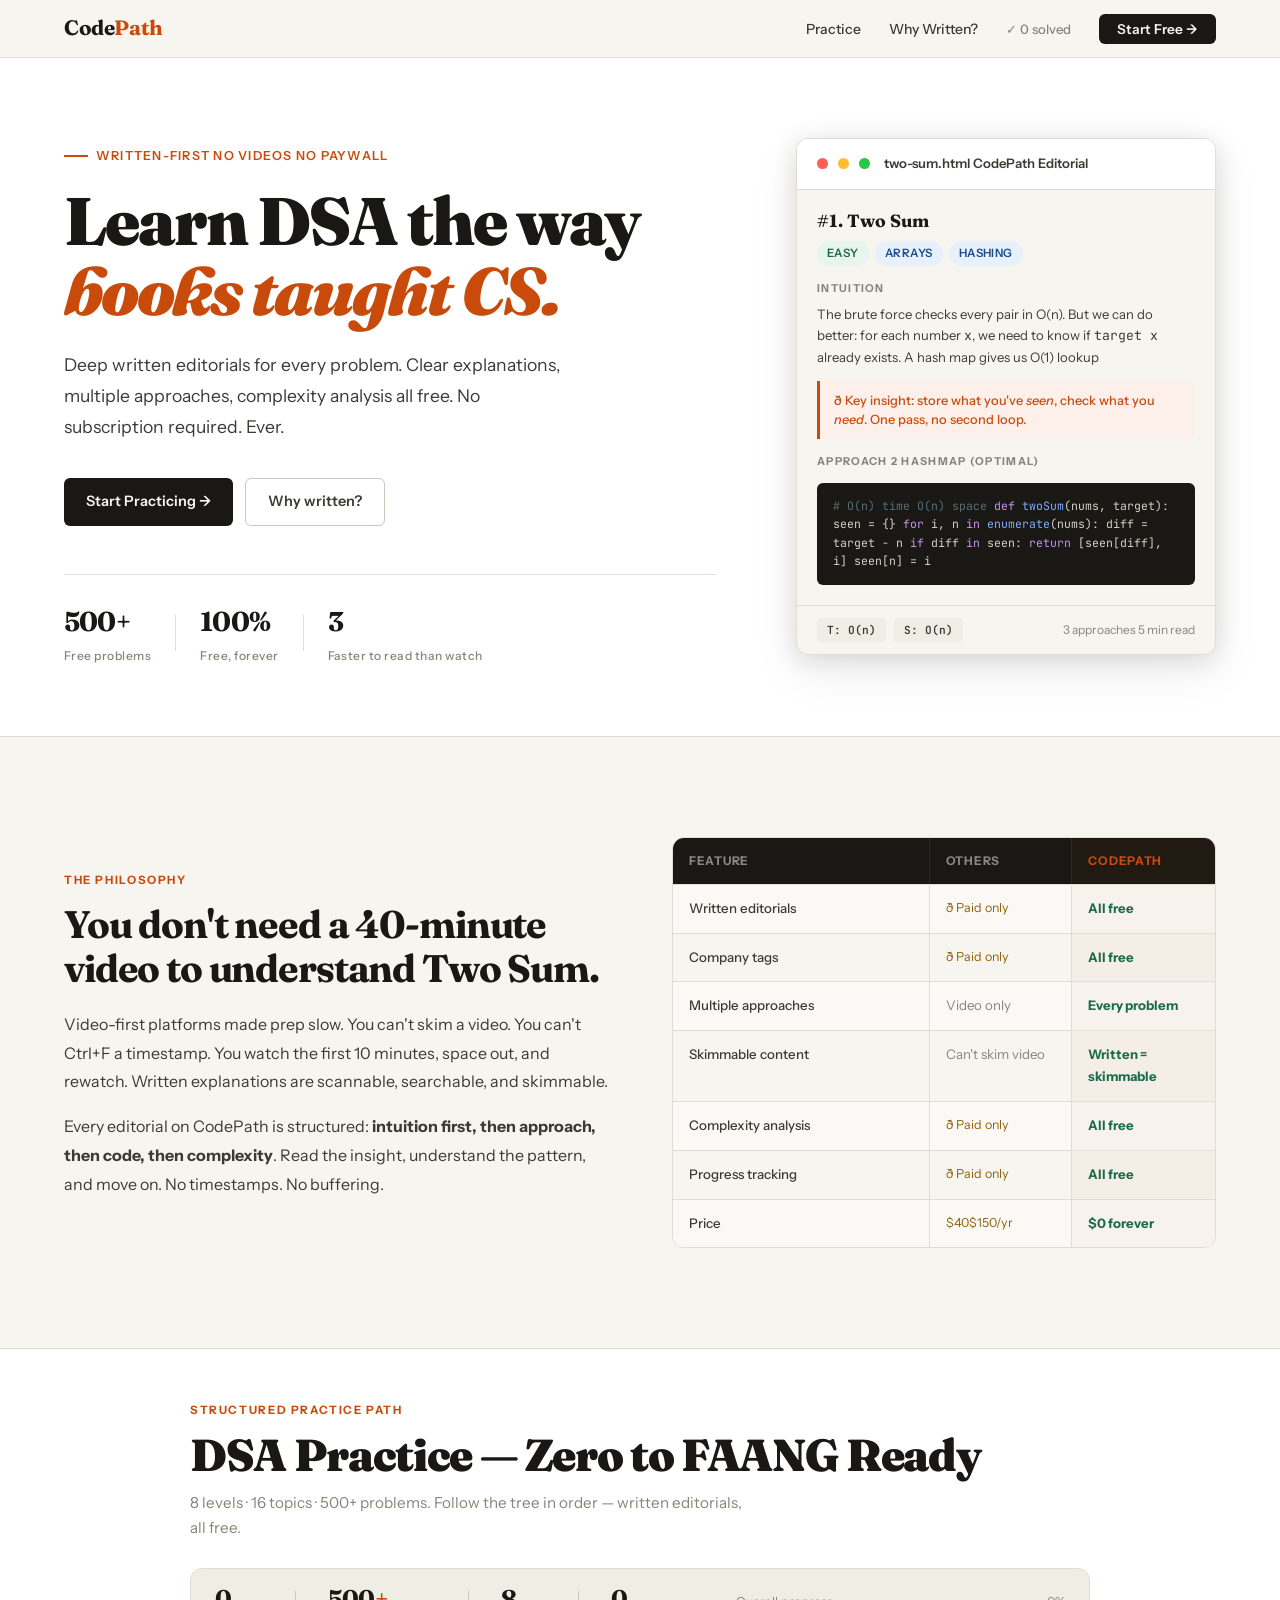
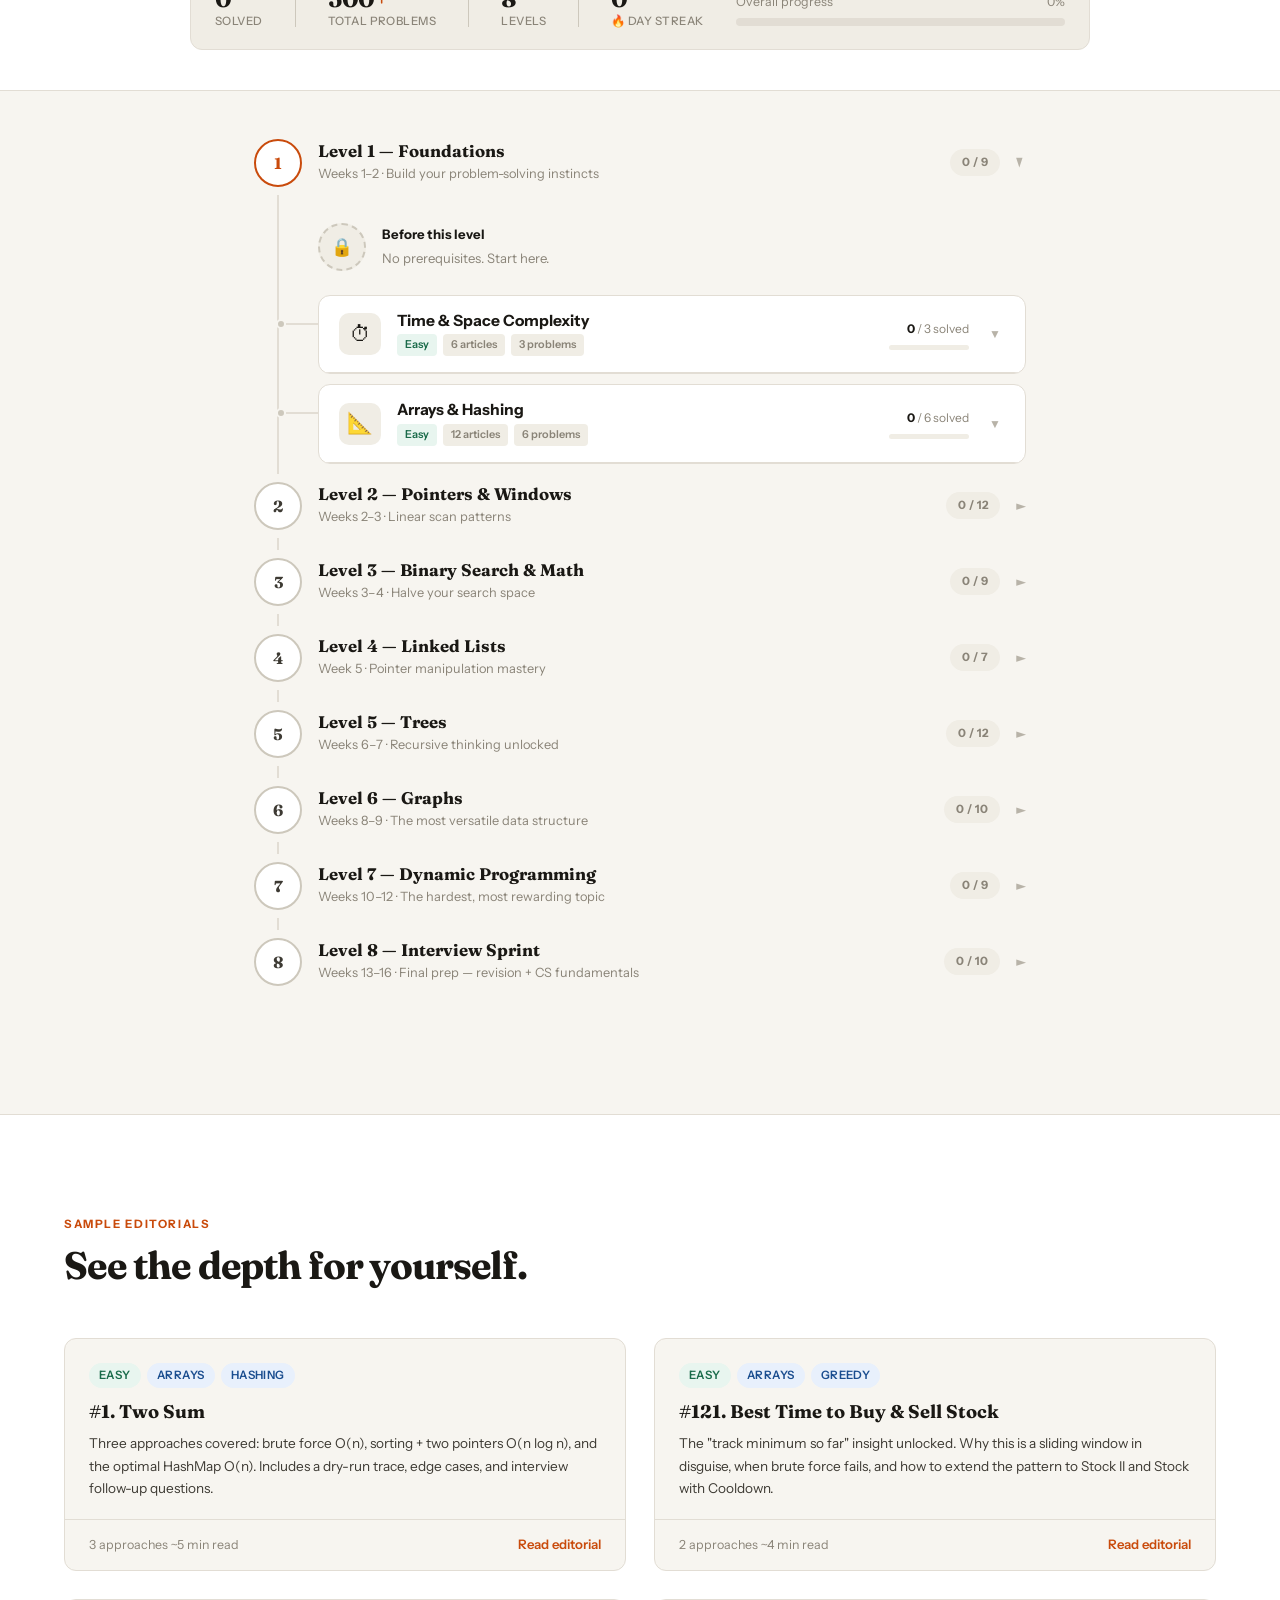
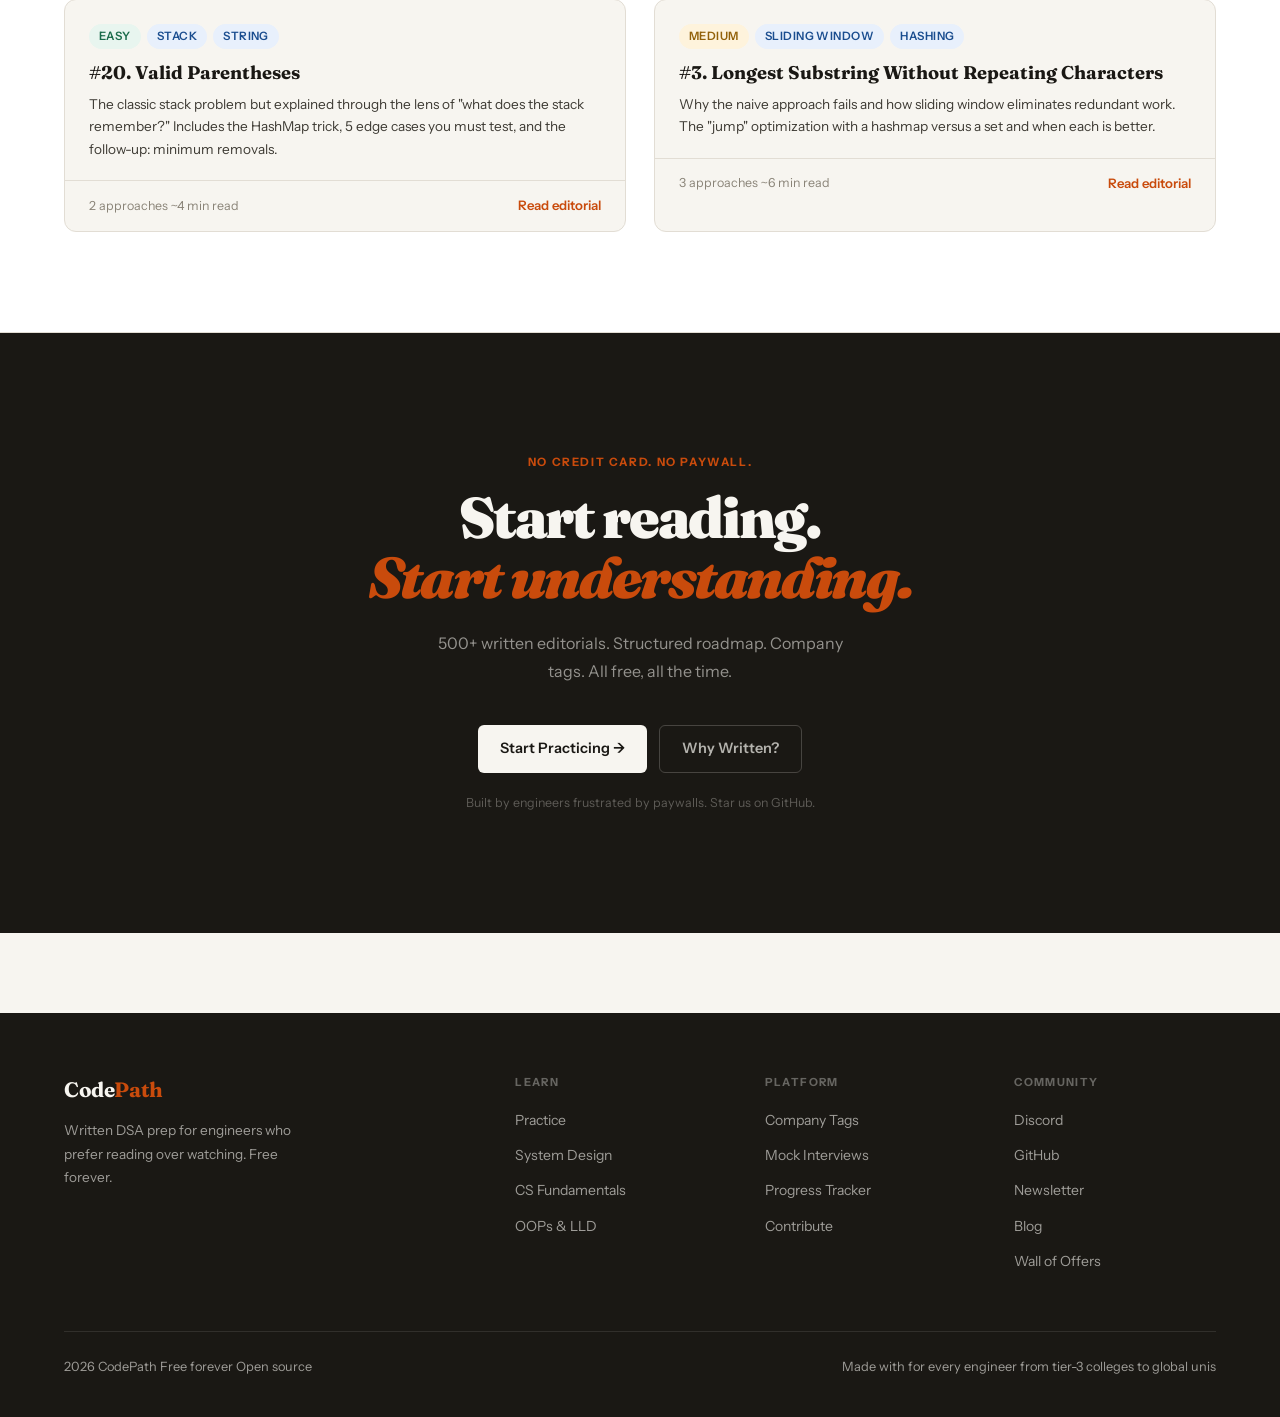
==== commit a0df2708: "feat: merge practice tree into landing page, remove roadmap+problems pages" ====
--- a/index.html
+++ b/index.html
@@ -1240,20 +1240,98 @@
 }
 
 </style>
+  <style>
+  /* ── PRACTICE SECTION ───────────────────── */
+  .practice-section { background: var(--bg); border-top: 1px solid var(--border); }
+  .practice-header { background: var(--surface); border-bottom: 1px solid var(--border); padding: 52px 5% 40px; }
+  .practice-header-inner { max-width: 900px; margin: 0 auto; }
+  .page-title { font-family: var(--serif); font-size: clamp(1.9rem,4vw,2.8rem); font-weight: 900; letter-spacing: -0.03em; color: var(--ink); line-height: 1.1; margin-bottom: 10px; }
+  .page-sub { color: var(--muted); font-size: 0.95rem; max-width: 560px; margin-bottom: 28px; }
+  .stats-bar { display:flex; gap:32px; flex-wrap:wrap; padding:18px 24px; background:var(--bg2); border:1px solid var(--border); border-radius:var(--radius-lg); align-items:center; }
+  .stat-item { display:flex; flex-direction:column; gap:1px; }
+  .stat-num { font-family:var(--serif); font-size:1.5rem; font-weight:700; color:var(--ink); letter-spacing:-0.03em; line-height:1; }
+  .stat-label { font-size:0.72rem; color:var(--muted); font-weight:500; letter-spacing:0.04em; text-transform:uppercase; }
+  .stat-divider { width:1px; height:36px; background:var(--border2); }
+  .overall-bar-wrap { flex:1; min-width:180px; }
+  .overall-bar-label { font-size:0.78rem; color:var(--muted); margin-bottom:6px; display:flex; justify-content:space-between; }
+  .overall-bar { height:8px; background:var(--border); border-radius:99px; overflow:hidden; }
+  .overall-bar-fill { height:100%; background:linear-gradient(90deg,var(--green),#2ecc89); border-radius:99px; transition:width 0.8s ease; }
+  .roadmap-wrap { max-width:900px; margin:0 auto; padding:48px 5% 100px; }
+  .level-block { margin-bottom:8px; position:relative; }
+  .level-block::before { content:''; position:absolute; left:23px; top:56px; bottom:0; width:2px; background:var(--border); z-index:0; }
+  .level-block:last-child::before { display:none; }
+  .level-header { display:flex; align-items:center; gap:16px; padding:0 0 20px; position:relative; z-index:1; cursor:pointer; user-select:none; }
+  .level-badge { width:48px; height:48px; flex-shrink:0; border-radius:50%; background:var(--surface); border:2px solid var(--border2); display:flex; align-items:center; justify-content:center; font-family:var(--serif); font-size:1rem; font-weight:700; color:var(--ink2); transition:border-color .2s,background .2s,color .2s; position:relative; z-index:2; }
+  .level-block.unlocked .level-badge,.level-block.active .level-badge { border-color:var(--accent); color:var(--accent); }
+  .level-block.completed .level-badge { background:var(--green); border-color:var(--green); color:white; }
+  .level-meta { flex:1; }
+  .level-name { font-family:var(--serif); font-size:1.05rem; font-weight:700; color:var(--ink); line-height:1.2; margin-bottom:2px; }
+  .level-desc { font-size:0.8rem; color:var(--muted); }
+  .level-progress-pill { font-size:0.72rem; font-weight:700; padding:4px 12px; border-radius:99px; background:var(--bg2); color:var(--muted); white-space:nowrap; letter-spacing:0.04em; transition:background .2s,color .2s; }
+  .level-block.completed .level-progress-pill { background:var(--green-bg); color:var(--green); }
+  .level-block.active .level-progress-pill { background:var(--accent-bg); color:var(--accent); }
+  .level-chevron { color:var(--faint); font-size:0.8rem; transition:transform .2s; flex-shrink:0; }
+  .level-block.open .level-chevron { transform:rotate(90deg); }
+  .level-body { padding-left:64px; overflow:hidden; max-height:0; transition:max-height .35s ease; }
+  .level-block.open .level-body { max-height:3000px; }
+  .topic-row { position:relative; margin-bottom:10px; }
+  .topic-row::before { content:''; position:absolute; left:-42px; top:24px; width:10px; height:10px; border-radius:50%; background:var(--border2); border:2px solid var(--bg); transition:background .2s; z-index:2; }
+  .topic-row::after { content:''; position:absolute; left:-32px; top:28px; width:32px; height:2px; background:var(--border); }
+  .topic-row.t-solved::before { background:var(--green); }
+  .topic-row.t-partial::before { background:var(--amber); }
+  .topic-row.t-active::before { background:var(--accent); }
+  .topic-card-tree { background:var(--surface); border:1px solid var(--border); border-radius:var(--radius-lg); overflow:hidden; transition:border-color .15s,box-shadow .15s; cursor:pointer; }
+  .topic-card-tree:hover { border-color:var(--accent); box-shadow:var(--shadow); }
+  .topic-row.t-solved .topic-card-tree { border-color:#b3ddc9; }
+  .topic-row.t-active .topic-card-tree { border-color:rgba(201,75,12,0.35); }
+  .topic-card-top { display:flex; align-items:center; gap:16px; padding:16px 20px; user-select:none; }
+  .topic-icon-wrap { width:42px; height:42px; flex-shrink:0; border-radius:10px; display:flex; align-items:center; justify-content:center; font-size:1.3rem; background:var(--bg2); }
+  .topic-info { flex:1; min-width:0; }
+  .topic-name-tree { font-family:var(--sans); font-size:0.97rem; font-weight:700; color:var(--ink); line-height:1.2; margin-bottom:4px; }
+  .topic-chips { display:flex; gap:6px; flex-wrap:wrap; }
+  .chip { font-size:0.68rem; font-weight:600; padding:2px 8px; border-radius:4px; white-space:nowrap; background:var(--bg2); color:var(--muted); }
+  .chip.easy { background:var(--green-bg); color:var(--green); }
+  .chip.med  { background:var(--amber-bg); color:var(--amber); }
+  .chip.hard { background:var(--red-bg);   color:var(--red); }
+  .topic-right { display:flex; flex-direction:column; align-items:flex-end; gap:6px; flex-shrink:0; }
+  .topic-counts { font-size:0.75rem; color:var(--muted); text-align:right; }
+  .topic-counts strong { color:var(--ink); font-weight:700; }
+  .topic-progress-bar { width:80px; height:5px; background:var(--bg2); border-radius:99px; overflow:hidden; }
+  .topic-progress-fill { height:100%; background:linear-gradient(90deg,var(--green),#2ecc89); border-radius:99px; transition:width .5s ease; }
+  .topic-expand-btn { background:none; border:none; cursor:pointer; color:var(--faint); font-size:0.75rem; padding:4px; transition:color .15s,transform .2s; flex-shrink:0; }
+  .topic-expand-btn:hover { color:var(--ink); }
+  .topic-row.open .topic-expand-btn { transform:rotate(180deg); }
+  .problem-list { border-top:1px solid var(--border); max-height:0; overflow:hidden; transition:max-height .3s ease; }
+  .topic-row.open .problem-list { max-height:2000px; }
+  .problem-item { display:flex; align-items:center; gap:12px; padding:10px 20px; border-bottom:1px solid var(--border); font-size:0.86rem; transition:background .1s; text-decoration:none; color:var(--ink2); }
+  .problem-item:last-child { border-bottom:none; }
+  .problem-item:hover { background:var(--bg2); }
+  .p-status { width:14px; height:14px; flex-shrink:0; border-radius:50%; border:2px solid var(--border2); background:transparent; cursor:pointer; transition:background .15s,border-color .15s; position:relative; }
+  .p-status.solved { background:var(--green); border-color:var(--green); }
+  .p-status.solved::after { content:'\2713'; position:absolute; top:50%; left:50%; transform:translate(-50%,-50%); color:white; font-size:8px; font-weight:700; line-height:1; }
+  .p-num { font-family:var(--mono); font-size:0.72rem; color:var(--faint); width:32px; flex-shrink:0; }
+  .p-name { flex:1; font-weight:500; color:var(--ink2); }
+  .p-diff { font-size:0.72rem; font-weight:700; flex-shrink:0; }
+  .diff-e { color:var(--green); } .diff-m { color:var(--amber); } .diff-h { color:var(--red); }
+  .p-read { font-size:0.72rem; font-weight:600; color:var(--accent); flex-shrink:0; }
+  .checkpoint { display:flex; align-items:center; gap:16px; padding:16px 0; margin-bottom:8px; }
+  .checkpoint-badge { width:48px; height:48px; flex-shrink:0; border-radius:50%; background:var(--bg2); border:2px dashed var(--border2); display:flex; align-items:center; justify-content:center; font-size:1.1rem; }
+  .checkpoint-text { font-size:0.82rem; }
+  .checkpoint-text strong { color:var(--ink); font-weight:700; display:block; margin-bottom:2px; }
+  .checkpoint-text span { color:var(--muted); }
+  </style>
 </head>
+
 <body>
 
 <!-- NAV -->
 <nav class="site-nav">
   <div class="nav-logo">Code<span>Path</span></div>
   <ul class="nav-links">
-    <li><a href="problems.html">Problems</a></li>
-    <li><a href="#roadmap">Roadmap</a></li>
-    <li><a href="#topics">Topics</a></li>
-    <li><a href="#" title="Solved problems" style="color:var(--muted);font-size:0.82rem;">
-       <span id="solved-counter">0</span> solved
-    </a></li>
-    <li><a href="problems.html" class="nav-cta">Start Free </a></li>
+    <li><a href="#practice">Practice</a></li>
+    <li><a href="#why">Why Written?</a></li>
+    <li><a href="#" style="color:var(--muted);font-size:0.82rem;">✓ <span id="solved-counter">0</span> solved</a></li>
+    <li><a href="#practice" class="nav-cta">Start Free →</a></li>
   </ul>
 </nav>
 
@@ -1274,7 +1352,7 @@
         Deep written editorials for every problem. Clear explanations, multiple approaches, complexity analysis  all free. No subscription required. Ever.
       </p>
       <div class="hero-actions">
-        <a href="problems.html" class="btn btn--primary">Start the Roadmap </a>
+        <a href="#practice" class="btn btn--primary">Start Practicing →</a>
         <a href="#why" class="btn btn--outline">Why written? </a>
       </div>
       <div class="hero-proof">
@@ -1405,175 +1483,45 @@
   </div>
 </section>
 
-<!-- 
-     TOPICS
- -->
-<section class="topics-section" id="topics">
-  <div class="topics-header">
-    <div>
-      <div class="section-eyebrow">Curriculum</div>
-      <h2 class="section-title">Every topic. Depth over breadth.</h2>
-    </div>
-    <a href="problems.html" class="btn btn--outline">View all problems </a>
-  </div>
-
-  <div class="topics-grid">
-    <a href="problems.html?topic=arrays" class="topic-card reveal">
-      <div class="topic-icon">ð</div>
-      <div class="topic-name">Arrays & Hashing</div>
-      <div class="topic-meta">
-        <span class="topic-count">48 problems</span>
-        <span class="badge badge--easy" style="font-size:0.65rem;">Beginner</span>
-      </div>
-    </a>
-    <a href="problems.html?topic=two-pointers" class="topic-card reveal">
-      <div class="topic-icon"></div>
-      <div class="topic-name">Two Pointers</div>
-      <div class="topic-meta">
-        <span class="topic-count">22 problems</span>
-        <span class="badge badge--easy" style="font-size:0.65rem;">Beginner</span>
-      </div>
-    </a>
-    <a href="problems.html?topic=sliding-window" class="topic-card reveal">
-      <div class="topic-icon">ð</div>
-      <div class="topic-name">Sliding Window</div>
-      <div class="topic-meta">
-        <span class="topic-count">18 problems</span>
-        <span class="badge badge--medium" style="font-size:0.65rem;">Intermediate</span>
-      </div>
-    </a>
-    <a href="problems.html?topic=binary-search" class="topic-card reveal">
-      <div class="topic-icon">ð</div>
-      <div class="topic-name">Binary Search</div>
-      <div class="topic-meta">
-        <span class="topic-count">24 problems</span>
-        <span class="badge badge--medium" style="font-size:0.65rem;">Intermediate</span>
-      </div>
-    </a>
-    <a href="problems.html?topic=linked-list" class="topic-card reveal">
-      <div class="topic-icon">ð</div>
-      <div class="topic-name">Linked Lists</div>
-      <div class="topic-meta">
-        <span class="topic-count">31 problems</span>
-        <span class="badge badge--medium" style="font-size:0.65rem;">Intermediate</span>
-      </div>
-    </a>
-    <a href="problems.html?topic=trees" class="topic-card reveal">
-      <div class="topic-icon">ð</div>
-      <div class="topic-name">Binary Trees</div>
-      <div class="topic-meta">
-        <span class="topic-count">45 problems</span>
-        <span class="badge badge--medium" style="font-size:0.65rem;">Intermediate</span>
-      </div>
-    </a>
-    <a href="problems.html?topic=dp" class="topic-card reveal">
-      <div class="topic-icon">ð</div>
-      <div class="topic-name">Dynamic Programming</div>
-      <div class="topic-meta">
-        <span class="topic-count">65 problems</span>
-        <span class="badge badge--hard" style="font-size:0.65rem;">Advanced</span>
-      </div>
-    </a>
-    <a href="problems.html?topic=graphs" class="topic-card reveal">
-      <div class="topic-icon">ð</div>
-      <div class="topic-name">Graphs</div>
-      <div class="topic-meta">
-        <span class="topic-count">52 problems</span>
-        <span class="badge badge--hard" style="font-size:0.65rem;">Advanced</span>
-      </div>
-    </a>
-  </div>
-</section>
-
-<!-- 
-     ROADMAP
- -->
-<section class="roadmap-section" id="roadmap">
-  <div class="roadmap-inner">
-    <div class="roadmap-header">
-      <div class="section-eyebrow reveal">The Path</div>
-      <h2 class="section-title reveal" style="max-width:480px;">A structured path from scratch to FAANG-ready.</h2>
-    </div>
-
-    <div class="phases">
-      <div class="phase reveal">
-        <div class="phase-left">
-          <div class="phase-num">1</div>
-          <div class="phase-line"></div>
-        </div>
-        <div class="phase-content">
-          <div class="phase-tag">Weeks 13</div>
-          <div class="phase-title">Foundations</div>
-          <p class="phase-desc">Build the mental models. Arrays, hashing, two pointers, and sliding window. Most interview problems reduce to patterns from this phase. Do not skip basics  they compound.</p>
-          <div class="phase-topics">
-            <span class="phase-topic-chip">Arrays & Hashing</span>
-            <span class="phase-topic-chip">Two Pointers</span>
-            <span class="phase-topic-chip">Sliding Window</span>
-            <span class="phase-topic-chip">Stack</span>
+<!-- PRACTICE -->
+<section class="practice-section" id="practice">
+  <div class="practice-header">
+    <div class="practice-header-inner">
+      <div class="section-eyebrow">Structured Practice Path</div>
+      <h2 class="page-title">DSA Practice — Zero to FAANG Ready</h2>
+      <p class="page-sub">8 levels &middot; 16 topics &middot; 500+ problems. Follow the tree in order &mdash; written editorials, all free.</p>
+      <div class="stats-bar">
+        <div class="stat-item">
+          <div class="stat-num" id="total-solved">0</div>
+          <div class="stat-label">Solved</div>
+        </div>
+        <div class="stat-divider"></div>
+        <div class="stat-item">
+          <div class="stat-num">500<span style="color:var(--accent)">+</span></div>
+          <div class="stat-label">Total problems</div>
+        </div>
+        <div class="stat-divider"></div>
+        <div class="stat-item">
+          <div class="stat-num">8</div>
+          <div class="stat-label">Levels</div>
+        </div>
+        <div class="stat-divider"></div>
+        <div class="stat-item">
+          <div class="stat-num" id="streak-num">0</div>
+          <div class="stat-label">🔥 Day streak</div>
+        </div>
+        <div class="overall-bar-wrap">
+          <div class="overall-bar-label">
+            <span>Overall progress</span>
+            <span id="pct-label">0%</span>
           </div>
-        </div>
-      </div>
-
-      <div class="phase reveal">
-        <div class="phase-left">
-          <div class="phase-num">2</div>
-          <div class="phase-line"></div>
-        </div>
-        <div class="phase-content">
-          <div class="phase-tag">Weeks 47</div>
-          <div class="phase-title">Core Data Structures</div>
-          <p class="phase-desc">The structures that show up in 70% of interviews. Linked lists, binary trees, BSTs, heaps. Learn traversals, insertions, and the classic problems that test each structure.</p>
-          <div class="phase-topics">
-            <span class="phase-topic-chip">Linked Lists</span>
-            <span class="phase-topic-chip">Binary Trees</span>
-            <span class="phase-topic-chip">BST</span>
-            <span class="phase-topic-chip">Heap / Priority Queue</span>
-            <span class="phase-topic-chip">Tries</span>
-          </div>
-        </div>
-      </div>
-
-      <div class="phase reveal">
-        <div class="phase-left">
-          <div class="phase-num">3</div>
-          <div class="phase-line"></div>
-        </div>
-        <div class="phase-content">
-          <div class="phase-tag">Weeks 812</div>
-          <div class="phase-title">Algorithms</div>
-          <p class="phase-desc">Graphs, DP, backtracking. These are the hard-round problems. Spend the most time here. Learn BFS/DFS patterns, then DP state design, then pruning in backtracking.</p>
-          <div class="phase-topics">
-            <span class="phase-topic-chip">Graphs  BFS/DFS</span>
-            <span class="phase-topic-chip">Dynamic Programming</span>
-            <span class="phase-topic-chip">Backtracking</span>
-            <span class="phase-topic-chip">Greedy</span>
-            <span class="phase-topic-chip">Bit Manipulation</span>
-          </div>
-        </div>
-      </div>
-
-      <div class="phase reveal">
-        <div class="phase-left">
-          <div class="phase-num">4</div>
-          <div class="phase-line"></div>
-        </div>
-        <div class="phase-content">
-          <div class="phase-tag">Weeks 1316</div>
-          <div class="phase-title">Interview Sprint</div>
-          <p class="phase-desc">Revise with company-tagged lists. Practice CS fundamentals (OS, DBMS, CN). Mock interviews. System design basics. This is your final polish before the real rounds.</p>
-          <div class="phase-topics">
-            <span class="phase-topic-chip">Company-tagged Revision</span>
-            <span class="phase-topic-chip">OS Fundamentals</span>
-            <span class="phase-topic-chip">DBMS & SQL</span>
-            <span class="phase-topic-chip">Computer Networks</span>
-            <span class="phase-topic-chip">OOPs & LLD</span>
-          </div>
+          <div class="overall-bar"><div class="overall-bar-fill" id="overall-fill" style="width:0%"></div></div>
         </div>
       </div>
     </div>
   </div>
+  <div class="roadmap-wrap" id="roadmap-root"></div>
 </section>
-
 <!-- 
      EDITORIAL EXCERPTS
  -->
@@ -1584,7 +1532,7 @@
   </div>
 
   <div class="editorial-grid">
-    <a href="problems/two-sum.html" class="editorial-card reveal">
+    <a href="two-sum.html" class="editorial-card reveal">
       <div class="editorial-card-top">
         <div class="editorial-card-tags">
           <span class="badge badge--easy">Easy</span>
@@ -1602,7 +1550,7 @@
       </div>
     </a>
 
-    <a href="problems/best-time-to-buy-stock.html" class="editorial-card reveal">
+    <a href="two-sum.html" class="editorial-card reveal">
       <div class="editorial-card-top">
         <div class="editorial-card-tags">
           <span class="badge badge--easy">Easy</span>
@@ -1620,7 +1568,7 @@
       </div>
     </a>
 
-    <a href="problems/valid-parentheses.html" class="editorial-card reveal">
+    <a href="two-sum.html" class="editorial-card reveal">
       <div class="editorial-card-top">
         <div class="editorial-card-tags">
           <span class="badge badge--easy">Easy</span>
@@ -1638,7 +1586,7 @@
       </div>
     </a>
 
-    <a href="problems/longest-substring-without-repeating.html" class="editorial-card reveal">
+    <a href="two-sum.html" class="editorial-card reveal">
       <div class="editorial-card-top">
         <div class="editorial-card-tags">
           <span class="badge badge--medium">Medium</span>
@@ -1669,8 +1617,8 @@
   </h2>
   <p class="cta-sub">500+ written editorials. Structured roadmap. Company tags. All free, all the time.</p>
   <div class="cta-buttons">
-    <a href="problems.html" class="btn btn--inverted">Browse All Problems </a>
-    <a href="#roadmap" class="btn--ghost-light">See the Roadmap</a>
+    <a href="#practice" class="btn btn--inverted">Start Practicing →</a>
+    <a href="#why" class="btn--ghost-light">Why Written?</a>
   </div>
   <p class="cta-footnote">Built by engineers frustrated by paywalls.  Star us on GitHub.</p>
 </section>
@@ -1685,8 +1633,7 @@
     <div class="footer-col">
       <h5>Learn</h5>
       <ul>
-        <li><a href="problems.html">All Problems</a></li>
-        <li><a href="#roadmap">Roadmap</a></li>
+        <li><a href="#practice">Practice</a></li>
         <li><a href="#">System Design</a></li>
         <li><a href="#">CS Fundamentals</a></li>
         <li><a href="#">OOPs & LLD</a></li>
@@ -1941,19 +1888,265 @@
   headings.forEach(h => obs.observe(h));
 }
 
+// ── ROADMAP DATA ──────────────────────────
+const ROADMAP = [
+  { id:'l1', level:1, name:'Foundations', desc:'Weeks 1–2 · Build your problem-solving instincts', checkpoint:'No prerequisites. Start here.', topics:[
+    { id:'time-complexity', icon:'⏱', name:'Time & Space Complexity', articles:6, problems:15, difficulty:'easy', desc:'Big-O notation, best/worst/average case', problems_list:[
+      {num:'—',name:'Analyze Sorting Algorithms',diff:'E',slug:'analyze-sorting'},
+      {num:'—',name:'Count Operations in Loop',diff:'E',slug:'count-ops'},
+      {num:'—',name:'Recursive Complexity',diff:'M',slug:'recursive-complexity'},
+    ]},
+    { id:'arrays', icon:'📐', name:'Arrays & Hashing', articles:12, problems:44, difficulty:'easy', desc:'The foundation of everything. Master before moving on.', problems_list:[
+      {num:'1',name:'Two Sum',diff:'E',slug:'two-sum'},
+      {num:'217',name:'Contains Duplicate',diff:'E',slug:'contains-duplicate'},
+      {num:'238',name:'Product of Array Except Self',diff:'M',slug:'product-except-self'},
+      {num:'49',name:'Group Anagrams',diff:'M',slug:'group-anagrams'},
+      {num:'347',name:'Top K Frequent Elements',diff:'M',slug:'top-k-frequent'},
+      {num:'128',name:'Longest Consecutive Sequence',diff:'M',slug:'longest-consecutive'},
+    ]},
+  ]},
+  { id:'l2', level:2, name:'Pointers & Windows', desc:'Weeks 2–3 · Linear scan patterns', checkpoint:'Solve 80% of Level 1 before continuing.', topics:[
+    { id:'two-pointers', icon:'⇔️', name:'Two Pointers', articles:8, problems:22, difficulty:'easy', desc:'Shrink/expand pattern. Eliminates one loop.', problems_list:[
+      {num:'125',name:'Valid Palindrome',diff:'E',slug:'valid-palindrome'},
+      {num:'15',name:'3Sum',diff:'M',slug:'3sum'},
+      {num:'11',name:'Container With Most Water',diff:'M',slug:'container-with-most-water'},
+      {num:'42',name:'Trapping Rain Water',diff:'H',slug:'trapping-rain-water'},
+    ]},
+    { id:'sliding-window', icon:'🪟', name:'Sliding Window', articles:7, problems:18, difficulty:'medium', desc:'Maintain a window of elements.', problems_list:[
+      {num:'121',name:'Best Time to Buy and Sell Stock',diff:'E',slug:'best-time-to-buy-stock'},
+      {num:'3',name:'Longest Substring Without Repeating',diff:'M',slug:'longest-substring-without-repeating'},
+      {num:'424',name:'Longest Repeating Character Replacement',diff:'M',slug:'longest-repeating-char-replacement'},
+      {num:'76',name:'Minimum Window Substring',diff:'H',slug:'minimum-window-substring'},
+    ]},
+    { id:'stack', icon:'📚', name:'Stack', articles:8, problems:24, difficulty:'easy', desc:'LIFO structure. Invaluable for matching and parsing.', problems_list:[
+      {num:'20',name:'Valid Parentheses',diff:'E',slug:'valid-parentheses'},
+      {num:'155',name:'Min Stack',diff:'M',slug:'min-stack'},
+      {num:'739',name:'Daily Temperatures',diff:'M',slug:'daily-temperatures'},
+      {num:'84',name:'Largest Rectangle in Histogram',diff:'H',slug:'largest-rectangle-histogram'},
+    ]},
+  ]},
+  { id:'l3', level:3, name:'Binary Search & Math', desc:'Weeks 3–4 · Halve your search space', checkpoint:'Be comfortable with Two Pointers before here.', topics:[
+    { id:'binary-search', icon:'🔍', name:'Binary Search', articles:9, problems:24, difficulty:'medium', desc:'Not just sorted arrays — apply to any monotonic function.', problems_list:[
+      {num:'704',name:'Binary Search',diff:'E',slug:'binary-search'},
+      {num:'74',name:'Search a 2D Matrix',diff:'M',slug:'search-2d-matrix'},
+      {num:'875',name:'Koko Eating Bananas',diff:'M',slug:'koko-eating-bananas'},
+      {num:'33',name:'Search in Rotated Sorted Array',diff:'M',slug:'search-rotated-array'},
+      {num:'4',name:'Median of Two Sorted Arrays',diff:'H',slug:'median-two-sorted-arrays'},
+    ]},
+    { id:'bit-manipulation', icon:'⚙️', name:'Bit Manipulation', articles:5, problems:11, difficulty:'medium', desc:'XOR tricks, bit masking, power-of-2 checks.', problems_list:[
+      {num:'136',name:'Single Number',diff:'E',slug:'single-number'},
+      {num:'191',name:'Number of 1 Bits',diff:'E',slug:'number-of-1-bits'},
+      {num:'338',name:'Counting Bits',diff:'E',slug:'counting-bits'},
+      {num:'371',name:'Sum of Two Integers',diff:'M',slug:'sum-two-integers'},
+    ]},
+  ]},
+  { id:'l4', level:4, name:'Linked Lists', desc:'Week 5 · Pointer manipulation mastery', checkpoint:'Two pointers should feel natural by now.', topics:[
+    { id:'linked-list', icon:'🔗', name:'Linked Lists', articles:10, problems:31, difficulty:'medium', desc:'Reverse, detect cycles, merge — O(1) space tricks.', problems_list:[
+      {num:'206',name:'Reverse Linked List',diff:'E',slug:'reverse-linked-list'},
+      {num:'21',name:'Merge Two Sorted Lists',diff:'E',slug:'merge-two-sorted-lists'},
+      {num:'141',name:'Linked List Cycle',diff:'E',slug:'linked-list-cycle'},
+      {num:'143',name:'Reorder List',diff:'M',slug:'reorder-list'},
+      {num:'19',name:'Remove Nth Node From End of List',diff:'M',slug:'remove-nth-node'},
+      {num:'146',name:'LRU Cache',diff:'M',slug:'lru-cache'},
+      {num:'25',name:'Reverse Nodes in k-Group',diff:'H',slug:'reverse-nodes-k-group'},
+    ]},
+  ]},
+  { id:'l5', level:5, name:'Trees', desc:'Weeks 6–7 · Recursive thinking unlocked', checkpoint:'You must be comfortable with recursion.', topics:[
+    { id:'binary-trees', icon:'🌳', name:'Binary Trees', articles:12, problems:45, difficulty:'medium', desc:'DFS (pre/in/post-order) and BFS traversals.', problems_list:[
+      {num:'226',name:'Invert Binary Tree',diff:'E',slug:'invert-binary-tree'},
+      {num:'104',name:'Maximum Depth of Binary Tree',diff:'E',slug:'max-depth-binary-tree'},
+      {num:'543',name:'Diameter of Binary Tree',diff:'E',slug:'diameter-binary-tree'},
+      {num:'102',name:'Binary Tree Level Order Traversal',diff:'M',slug:'level-order-traversal'},
+      {num:'235',name:'Lowest Common Ancestor of BST',diff:'M',slug:'lca-bst'},
+      {num:'124',name:'Binary Tree Maximum Path Sum',diff:'H',slug:'binary-tree-max-path-sum'},
+    ]},
+    { id:'heap', icon:'⛏️', name:'Heap / Priority Queue', articles:6, problems:20, difficulty:'medium', desc:'Top K problems. Min-heap and max-heap.', problems_list:[
+      {num:'703',name:'Kth Largest Element in a Stream',diff:'E',slug:'kth-largest-stream'},
+      {num:'215',name:'Kth Largest Element in Array',diff:'M',slug:'kth-largest-array'},
+      {num:'295',name:'Find Median from Data Stream',diff:'H',slug:'find-median-data-stream'},
+    ]},
+    { id:'tries', icon:'🔤', name:'Tries', articles:4, problems:12, difficulty:'medium', desc:'Prefix trees. Indispensable for autocomplete.', problems_list:[
+      {num:'208',name:'Implement Trie',diff:'M',slug:'implement-trie'},
+      {num:'211',name:'Design Add and Search Words DS',diff:'M',slug:'add-search-words'},
+      {num:'212',name:'Word Search II',diff:'H',slug:'word-search-ii'},
+    ]},
+  ]},
+  { id:'l6', level:6, name:'Graphs', desc:'Weeks 8–9 · The most versatile data structure', checkpoint:'Tree DFS/BFS must be solid. Graphs generalise trees.', topics:[
+    { id:'graphs', icon:'🗺️', name:'Graphs — BFS & DFS', articles:10, problems:32, difficulty:'medium', desc:'BFS for shortest path, DFS for connectivity.', problems_list:[
+      {num:'200',name:'Number of Islands',diff:'M',slug:'number-of-islands'},
+      {num:'133',name:'Clone Graph',diff:'M',slug:'clone-graph'},
+      {num:'207',name:'Course Schedule',diff:'M',slug:'course-schedule'},
+      {num:'323',name:'Number of Connected Components',diff:'M',slug:'connected-components'},
+      {num:'127',name:'Word Ladder',diff:'H',slug:'word-ladder'},
+    ]},
+    { id:'backtracking', icon:'🔄', name:'Backtracking', articles:7, problems:22, difficulty:'hard', desc:'Explore all possibilities, prune early.', problems_list:[
+      {num:'78',name:'Subsets',diff:'M',slug:'subsets'},
+      {num:'39',name:'Combination Sum',diff:'M',slug:'combination-sum'},
+      {num:'46',name:'Permutations',diff:'M',slug:'permutations'},
+      {num:'79',name:'Word Search',diff:'M',slug:'word-search'},
+      {num:'51',name:'N-Queens',diff:'H',slug:'n-queens'},
+    ]},
+  ]},
+  { id:'l7', level:7, name:'Dynamic Programming', desc:'Weeks 10–12 · The hardest, most rewarding topic', checkpoint:'Be solid on recursion and backtracking first.', topics:[
+    { id:'dp-1d', icon:'🧩', name:'DP — 1D Problems', articles:8, problems:28, difficulty:'medium', desc:'Fibonacci variants, house robber, climbing stairs.', problems_list:[
+      {num:'70',name:'Climbing Stairs',diff:'E',slug:'climbing-stairs'},
+      {num:'198',name:'House Robber',diff:'M',slug:'house-robber'},
+      {num:'5',name:'Longest Palindromic Substring',diff:'M',slug:'longest-palindromic-substring'},
+      {num:'322',name:'Coin Change',diff:'M',slug:'coin-change'},
+      {num:'300',name:'Longest Increasing Subsequence',diff:'M',slug:'longest-increasing-subsequence'},
+    ]},
+    { id:'dp-2d', icon:'🧠', name:'DP — 2D Problems', articles:9, problems:22, difficulty:'hard', desc:'Grid DP, edit distance, knapsack. The hard tier.', problems_list:[
+      {num:'62',name:'Unique Paths',diff:'M',slug:'unique-paths'},
+      {num:'1143',name:'Longest Common Subsequence',diff:'M',slug:'longest-common-subsequence'},
+      {num:'72',name:'Edit Distance',diff:'H',slug:'edit-distance'},
+      {num:'312',name:'Burst Balloons',diff:'H',slug:'burst-balloons'},
+    ]},
+  ]},
+  { id:'l8', level:8, name:'Interview Sprint', desc:'Weeks 13–16 · Final prep — revision + CS fundamentals', checkpoint:'All previous levels at 70%+ before sprinting.', topics:[
+    { id:'greedy', icon:'⚡', name:'Greedy', articles:5, problems:14, difficulty:'medium', desc:'Make the locally optimal choice.', problems_list:[
+      {num:'53',name:"Maximum Subarray (Kadane's)",diff:'M',slug:'maximum-subarray'},
+      {num:'55',name:'Jump Game',diff:'M',slug:'jump-game'},
+      {num:'134',name:'Gas Station',diff:'M',slug:'gas-station'},
+    ]},
+    { id:'intervals', icon:'📏', name:'Intervals', articles:4, problems:12, difficulty:'medium', desc:'Sort by start, sweep line, merge overlaps.', problems_list:[
+      {num:'57',name:'Insert Interval',diff:'M',slug:'insert-interval'},
+      {num:'56',name:'Merge Intervals',diff:'M',slug:'merge-intervals'},
+      {num:'435',name:'Non-overlapping Intervals',diff:'M',slug:'non-overlapping-intervals'},
+    ]},
+    { id:'cs-fundamentals', icon:'🖥️', name:'CS Fundamentals', articles:20, problems:0, difficulty:'easy', desc:'OS, DBMS, CN, OOPs — the non-DSA interviews.', problems_list:[
+      {num:'—',name:'OS: Processes, Threads, Scheduling',diff:'E',slug:'os-fundamentals'},
+      {num:'—',name:'DBMS: Normalisation, Indexing, ACID',diff:'E',slug:'dbms-fundamentals'},
+      {num:'—',name:'CN: TCP/IP, DNS, HTTP',diff:'E',slug:'cn-fundamentals'},
+      {num:'—',name:'OOPs: SOLID, Design Patterns',diff:'M',slug:'oops-fundamentals'},
+    ]},
+  ]},
+];
+
+// ── RENDER ────────────────────────────────
+function diffLabel(d) {
+  if(d==='E') return '<span class="p-diff diff-e">Easy</span>';
+  if(d==='M') return '<span class="p-diff diff-m">Med</span>';
+  return '<span class="p-diff diff-h">Hard</span>';
+}
+function topicSolvedCount(topic) {
+  return topic.problems_list.filter(p => Progress.getStatus(p.slug) === 'solved').length;
+}
+function topicClass(topic) {
+  const s = topicSolvedCount(topic), t = topic.problems_list.length;
+  if(s===0) return ''; if(s===t) return 't-solved'; return 't-partial';
+}
+function renderProblemList(topic) {
+  return topic.problems_list.map(p => {
+    const solved = Progress.getStatus(p.slug) === 'solved';
+    return `<a class="problem-item" href="${p.slug}.html">
+      <span class="p-status${solved?' solved':''}" data-slug="${p.slug}"
+            onclick="event.preventDefault();toggleSolve('${p.slug}',this)"></span>
+      <span class="p-num">${p.num}</span>
+      <span class="p-name">${p.name}</span>
+      ${diffLabel(p.diff)}
+      <span class="p-read">Read →</span>
+    </a>`;
+  }).join('');
+}
+function renderTopic(topic) {
+  const s = topicSolvedCount(topic), t = topic.problems_list.length;
+  const pct = t>0 ? Math.round((s/t)*100) : 0;
+  const dc = {easy:'chip easy',medium:'chip med',hard:'chip hard'}[topic.difficulty]||'chip';
+  return `<div class="topic-row ${topicClass(topic)}" id="tr-${topic.id}">
+    <div class="topic-card-tree">
+      <div class="topic-card-top" onclick="toggleTopic('${topic.id}')">
+        <div class="topic-icon-wrap">${topic.icon}</div>
+        <div class="topic-info">
+          <div class="topic-name-tree">${topic.name}</div>
+          <div class="topic-chips">
+            <span class="${dc}">${topic.difficulty.charAt(0).toUpperCase()+topic.difficulty.slice(1)}</span>
+            <span class="chip">${topic.articles} articles</span>
+            ${t>0?`<span class="chip">${t} problems</span>`:''}
+          </div>
+        </div>
+        <div class="topic-right">
+          <div class="topic-counts"><strong>${s}</strong> / ${t} solved</div>
+          ${t>0?`<div class="topic-progress-bar"><div class="topic-progress-fill" id="fill-${topic.id}" style="width:${pct}%"></div></div>`:''}
+        </div>
+        <button class="topic-expand-btn" aria-label="Expand">▼</button>
+      </div>
+      <div class="problem-list" id="pl-${topic.id}">${renderProblemList(topic)}</div>
+    </div>
+  </div>`;
+}
+function renderLevel(lvl, isFirst) {
+  const allP = lvl.topics.flatMap(t=>t.problems_list);
+  const s = allP.filter(p=>Progress.getStatus(p.slug)==='solved').length;
+  const t = allP.length, pct = t>0?Math.round((s/t)*100):0;
+  const complete = t>0&&s===t, active = !complete&&s>0;
+  const state = complete?'completed':active?'active':(isFirst?'unlocked':'');
+  return `<div class="level-block ${state}${isFirst?' open':''}" id="${lvl.id}">
+    <div class="level-header" onclick="toggleLevel('${lvl.id}')">
+      <div class="level-badge">${complete?'✓':lvl.level}</div>
+      <div class="level-meta">
+        <div class="level-name">Level ${lvl.level} — ${lvl.name}</div>
+        <div class="level-desc">${lvl.desc}</div>
+      </div>
+      <div class="level-progress-pill" id="pill-${lvl.id}">${complete?'Complete ✓':`${s} / ${t}`}</div>
+      <span class="level-chevron">►</span>
+    </div>
+    <div class="level-body">
+      <div class="checkpoint">
+        <div class="checkpoint-badge">🔒</div>
+        <div class="checkpoint-text"><strong>Before this level</strong><span>${lvl.checkpoint}</span></div>
+      </div>
+      ${lvl.topics.map(t=>renderTopic(t)).join('')}
+    </div>
+  </div>`;
+}
+function renderRoadmap() {
+  const root = document.getElementById('roadmap-root');
+  if(!root) return;
+  root.innerHTML = ROADMAP.map((lvl,i)=>renderLevel(lvl,i===0)).join('');
+  updateStats();
+}
+function toggleLevel(id) { document.getElementById(id).classList.toggle('open'); }
+function toggleTopic(id) { document.getElementById('tr-'+id).classList.toggle('open'); }
+function toggleSolve(slug, dotEl) {
+  if(Progress.getStatus(slug)==='solved') { Progress.clear(slug); dotEl.classList.remove('solved'); }
+  else { Progress.markSolved(slug); dotEl.classList.add('solved'); Streak.bump(); }
+  updateStats(); refreshTopicBars();
+}
+function updateStats() {
+  const s = Progress.solvedCount(), total = 500, pct = Math.round((s/total)*100);
+  const ts = document.getElementById('total-solved'); if(ts) ts.textContent = s;
+  const of = document.getElementById('overall-fill'); if(of) of.style.width = pct+'%';
+  const pl = document.getElementById('pct-label'); if(pl) pl.textContent = pct+'%';
+  const sc = document.getElementById('solved-counter'); if(sc) sc.textContent = s;
+  const sn = document.getElementById('streak-num'); if(sn) sn.textContent = Streak.get();
+}
+function refreshTopicBars() {
+  ROADMAP.forEach(lvl => {
+    lvl.topics.forEach(topic => {
+      const s = topicSolvedCount(topic), t = topic.problems_list.length;
+      const fill = document.getElementById('fill-'+topic.id);
+      if(fill) fill.style.width = (t>0?Math.round((s/t)*100):0)+'%';
+      const row = document.getElementById('tr-'+topic.id);
+      if(row) row.className = 'topic-row '+topicClass(topic)+(row.classList.contains('open')?' open':'');
+    });
+    const allP = lvl.topics.flatMap(t=>t.problems_list);
+    const s = allP.filter(p=>Progress.getStatus(p.slug)==='solved').length, t = allP.length;
+    const pill = document.getElementById('pill-'+lvl.id);
+    if(pill) { const done=t>0&&s===t; pill.textContent=done?'Complete ✓':`${s} / ${t}`;
+      const bl = document.getElementById(lvl.id);
+      if(bl){bl.classList.toggle('completed',done);bl.classList.toggle('active',!done&&s>0);} }
+  });
+}
+
 // ── INIT ON DOM READY ─────────────────────
 document.addEventListener('DOMContentLoaded', () => {
+  renderRoadmap();
+  Streak.bump();
   initReveal();
   initCopyButtons();
   initReadingBar();
-
-  // Update nav solved counter
   const counter = document.getElementById('solved-counter');
-  if (counter) counter.textContent = Progress.solvedCount();
-
-  // Streak display
-  const streakEl = document.getElementById('streak-display');
-  if (streakEl) streakEl.textContent = '🔥 ' + Streak.get();
+  if(counter) counter.textContent = Progress.solvedCount();
 });
 
 </script>
